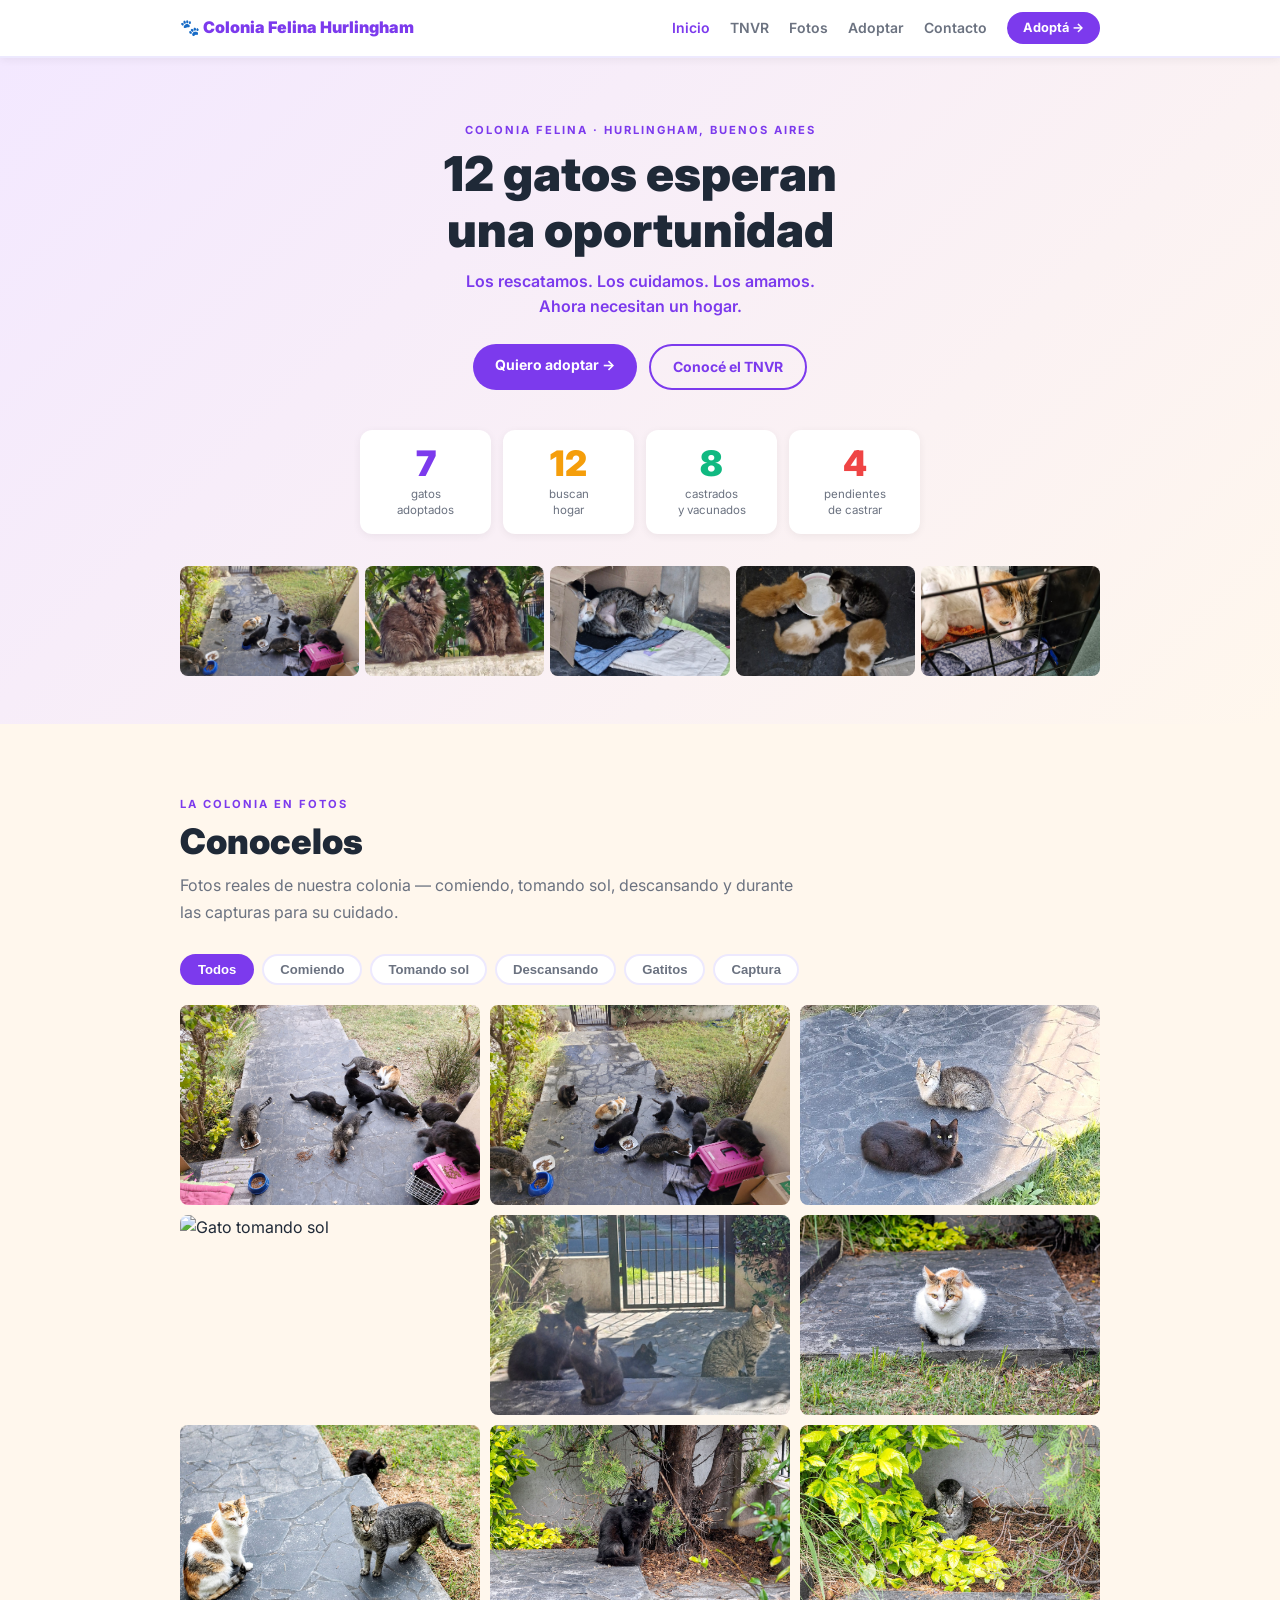
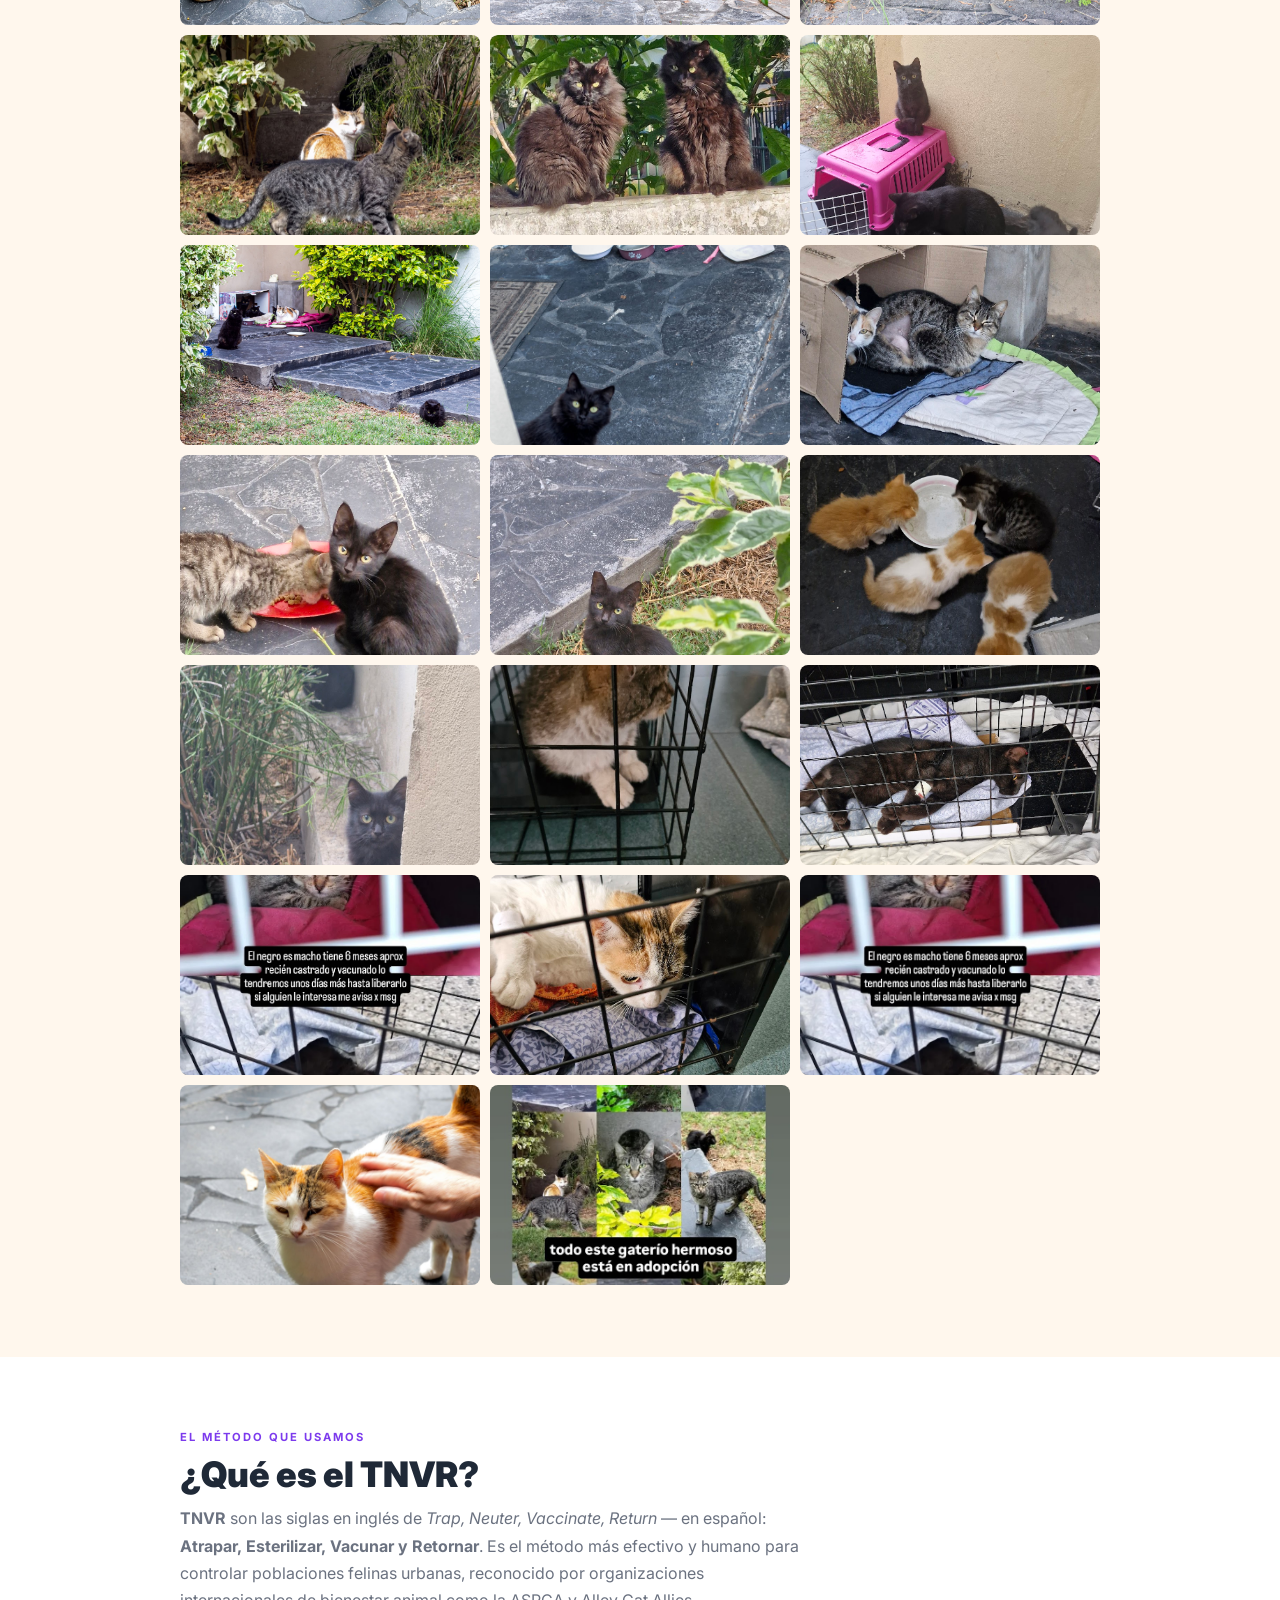
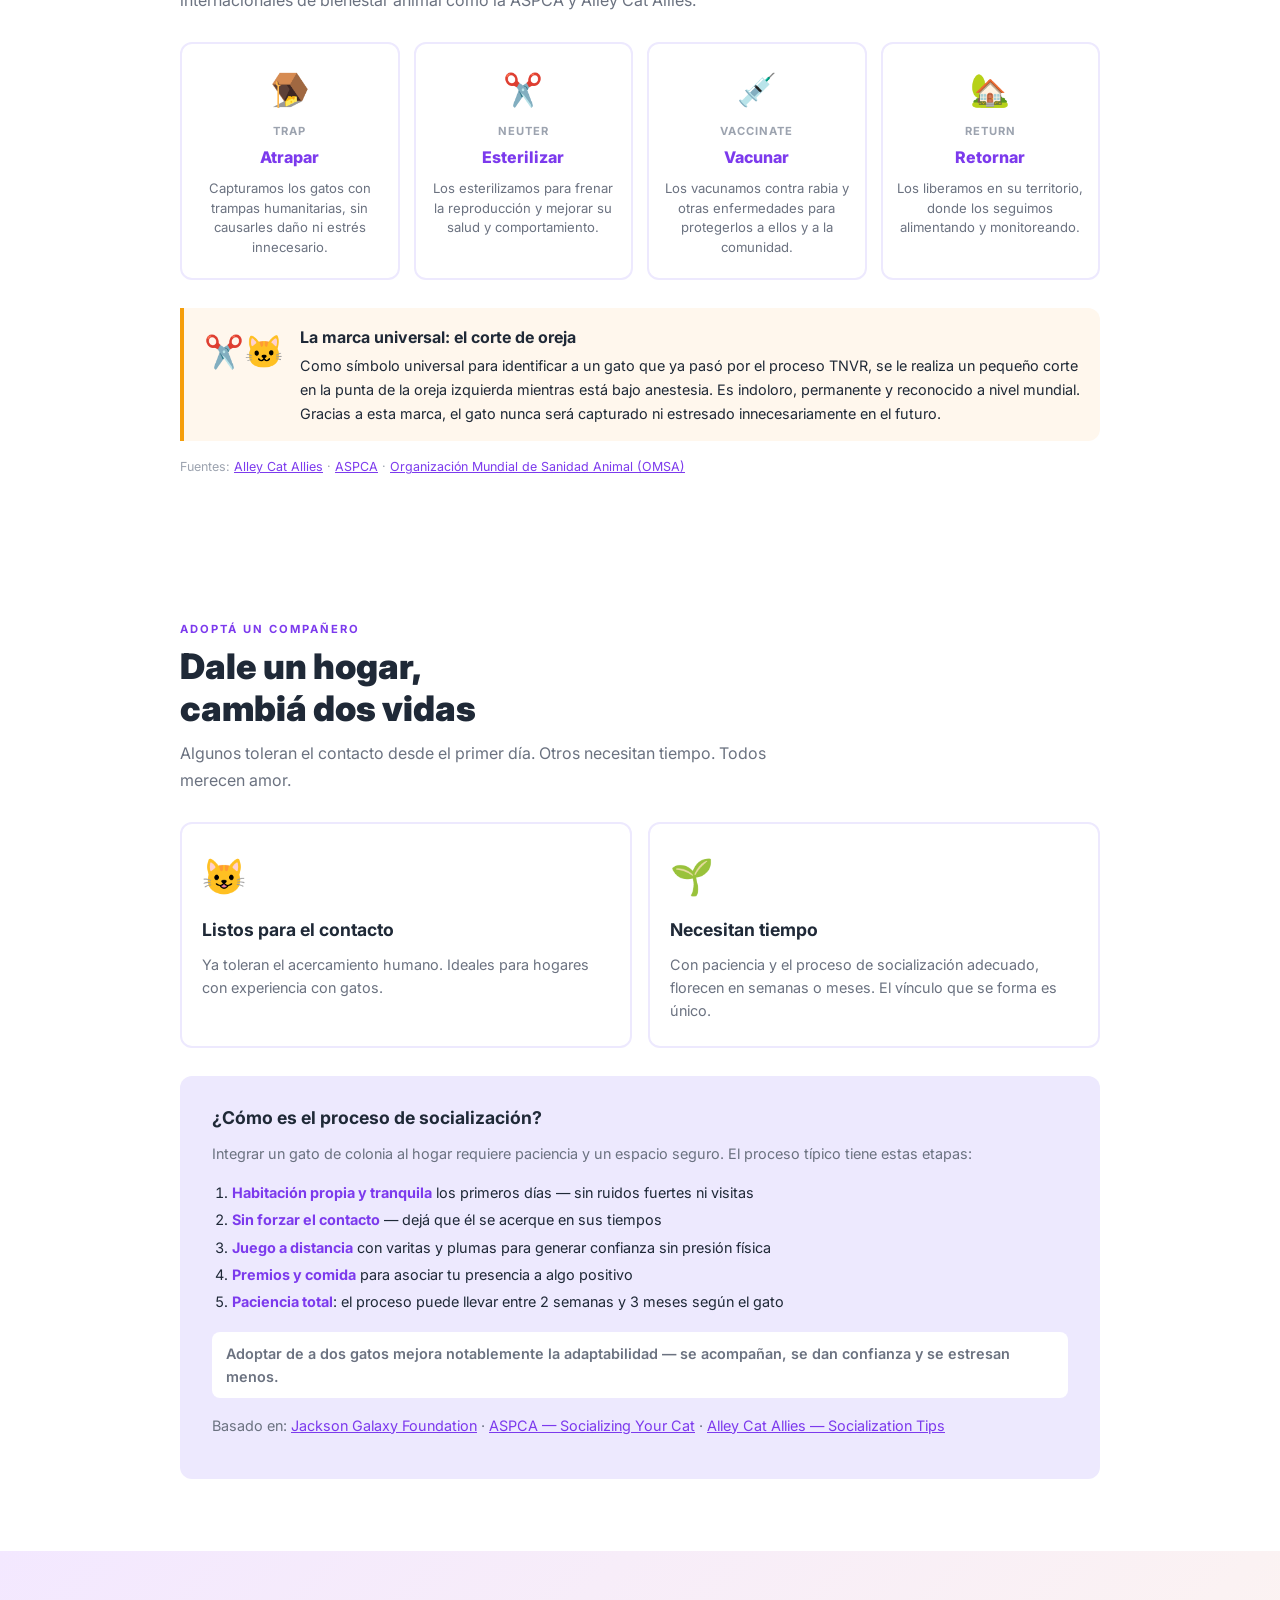
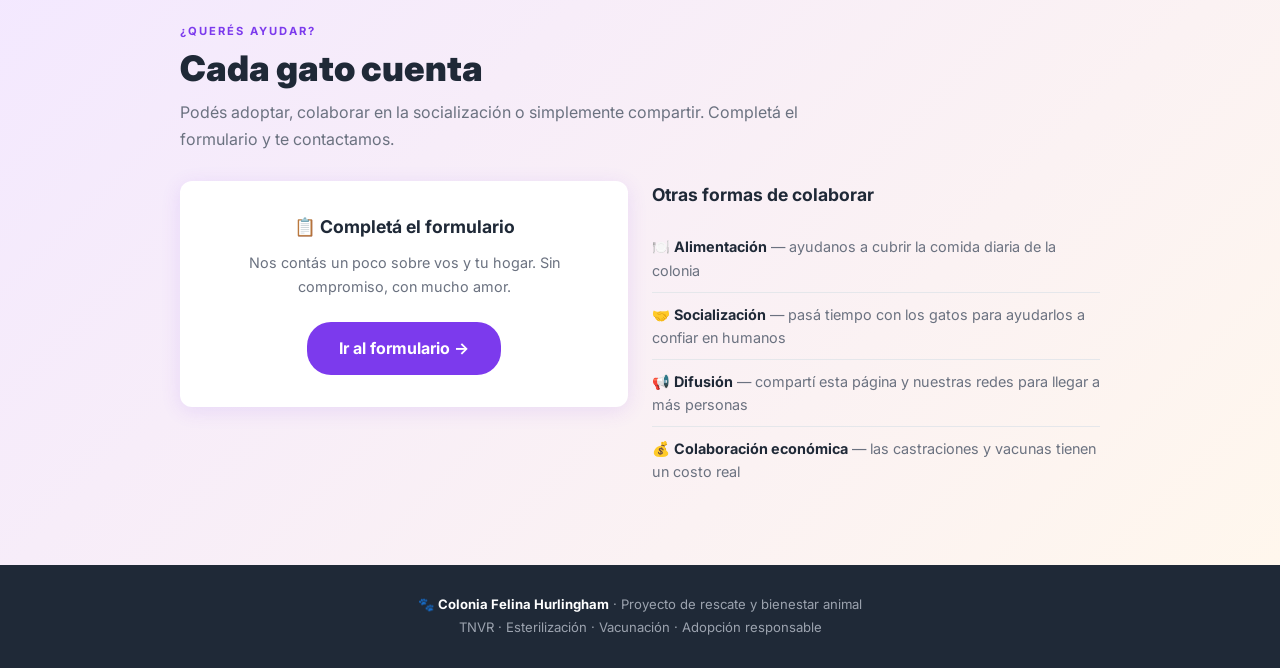
==== index.html @ 0453e7c9 "feat: move gallery section before TNVR" ====
<!DOCTYPE html>
<html lang="es">
<head>
  <meta charset="UTF-8">
  <meta name="viewport" content="width=device-width, initial-scale=1.0">
  <meta name="description" content="Colonia Felina Hurlingham — Rescatamos, esterilizamos, vacunamos y buscamos hogares para gatos urbanos. Adoptá, colaborá o difundí.">
  <title>Colonia Felina Hurlingham</title>
  <link rel="preconnect" href="https://fonts.googleapis.com">
  <link rel="preconnect" href="https://fonts.gstatic.com" crossorigin>
  <link href="https://fonts.googleapis.com/css2?family=Inter:wght@400;600;700;900&display=swap" rel="stylesheet">
  <link rel="stylesheet" href="css/styles.css">
</head>
<body>

  <!-- NAV -->
  <header class="nav-wrapper">
    <nav class="nav container">
      <a href="#inicio" class="nav-logo">🐾 Colonia Felina Hurlingham</a>
      <button class="nav-toggle" aria-label="Abrir menú" aria-expanded="false">
        <span></span><span></span><span></span>
      </button>
      <ul class="nav-links">
        <li><a href="#inicio">Inicio</a></li>
        <li><a href="#tnvr">TNVR</a></li>
        <li><a href="#fotos">Fotos</a></li>
        <li><a href="#adoptar">Adoptar</a></li>
        <li><a href="#contacto">Contacto</a></li>
      </ul>
      <a href="#contacto" class="btn btn-nav">Adoptá →</a>
    </nav>
  </header>

  <main>

    <!-- HERO -->
    <section id="inicio" class="hero">
      <div class="container hero-inner">
        <div class="label">Colonia felina · Hurlingham, Buenos Aires</div>
        <h1>12 gatos esperan<br>una oportunidad</h1>
        <p class="tagline">Los rescatamos. Los cuidamos. Los amamos.<br>Ahora necesitan un hogar.</p>
        <div class="hero-btns">
          <a href="#contacto" class="btn btn-primary">Quiero adoptar →</a>
          <a href="#tnvr" class="btn btn-secondary">Conocé el TNVR</a>
        </div>

        <!-- KPIs -->
        <div class="kpis">
          <div class="kpi">
            <span class="kpi-num" data-target="7" style="color: var(--violet)">0</span>
            <span class="kpi-label">gatos<br>adoptados</span>
          </div>
          <div class="kpi">
            <span class="kpi-num" data-target="12" style="color: var(--amber)">0</span>
            <span class="kpi-label">buscan<br>hogar</span>
          </div>
          <div class="kpi">
            <span class="kpi-num" data-target="8" style="color: var(--green)">0</span>
            <span class="kpi-label">castrados<br>y vacunados</span>
          </div>
          <div class="kpi">
            <span class="kpi-num" data-target="4" style="color: var(--red)">0</span>
            <span class="kpi-label">pendientes<br>de castrar</span>
          </div>
        </div>

        <!-- PHOTO STRIP -->
        <div class="photo-strip">
          <img src="comiendo/todos.jpg"                    alt="Gatos comiendo"        loading="lazy">
          <img src="tomandosol/madregatunaehija.jpg"       alt="Gatos tomando sol"     loading="lazy">
          <img src="descansando/gris castrada agosto 2025.jpg" alt="Gata descansando"  loading="lazy">
          <img src="gatitos/gatitos.jpg"                   alt="Gatitos"               loading="lazy">
          <img src="Jaula/bombon dia de castracion.jpg"    alt="Gato en captura"       loading="lazy">
        </div>
      </div>
    </section>

    <!-- GALERÍA (movida aquí como segunda sección) -->
    <section id="fotos" class="section-gallery">
      <div class="container">
        <div class="label">La colonia en fotos</div>
        <h2>Conocelos</h2>
        <p class="section-desc">Fotos reales de nuestra colonia — comiendo, tomando sol, descansando y durante las capturas para su cuidado.</p>

        <div class="gallery-filters">
          <button class="filter-btn active" data-filter="all">Todos</button>
          <button class="filter-btn" data-filter="comiendo">Comiendo</button>
          <button class="filter-btn" data-filter="sol">Tomando sol</button>
          <button class="filter-btn" data-filter="descansando">Descansando</button>
          <button class="filter-btn" data-filter="gatitos">Gatitos</button>
          <button class="filter-btn" data-filter="jaula">Captura</button>
        </div>

        <div class="gallery-grid" id="gallery-grid">
          <div class="gallery-item" data-category="comiendo">
            <img src="comiendo/20260529_084530.jpg" alt="Gatos comiendo" loading="lazy">
          </div>
          <div class="gallery-item" data-category="comiendo">
            <img src="comiendo/todos.jpg" alt="Toda la colonia comiendo" loading="lazy">
          </div>
          <div class="gallery-item" data-category="sol">
            <img src="tomandosol/20250908_175720.jpg" alt="Gato tomando sol" loading="lazy">
          </div>
          <div class="gallery-item" data-category="sol">
            <img src="tomandosol/20260510_104128.jpg" alt="Gato tomando sol" loading="lazy">
          </div>
          <div class="gallery-item" data-category="sol">
            <img src="tomandosol/20260517_141529.jpg" alt="Gato tomando sol" loading="lazy">
          </div>
          <div class="gallery-item" data-category="sol">
            <img src="tomandosol/647160300_10239246618722349_6862650550271041306_n.jpg" alt="Gato al sol" loading="lazy">
          </div>
          <div class="gallery-item" data-category="sol">
            <img src="tomandosol/660465492_10239246618762350_6716689316360897751_n.jpg" alt="Gato al sol" loading="lazy">
          </div>
          <div class="gallery-item" data-category="sol">
            <img src="tomandosol/660985781_10239246626322539_1965116769893447283_n.jpg" alt="Gato al sol" loading="lazy">
          </div>
          <div class="gallery-item" data-category="sol">
            <img src="tomandosol/662107832_10239246618802351_6639374686242775844_n.jpg" alt="Gato al sol" loading="lazy">
          </div>
          <div class="gallery-item" data-category="sol">
            <img src="tomandosol/662630133_10239246630202636_2086752682514150983_n.jpg" alt="Gato al sol" loading="lazy">
          </div>
          <div class="gallery-item" data-category="sol">
            <img src="tomandosol/madregatunaehija.jpg" alt="Madre gata e hija" loading="lazy">
          </div>
          <div class="gallery-item" data-category="descansando">
            <img src="descansando/20260321_092723.jpg" alt="Gato descansando" loading="lazy">
          </div>
          <div class="gallery-item" data-category="descansando">
            <img src="descansando/647160300_10239246625802526_558825446301923069_n.jpg" alt="Gato descansando" loading="lazy">
          </div>
          <div class="gallery-item" data-category="descansando">
            <img src="descansando/660994056_10239246625122509_7934753224761673365_n.jpg" alt="Gato descansando" loading="lazy">
          </div>
          <div class="gallery-item" data-category="descansando">
            <img src="descansando/gris castrada agosto 2025.jpg" alt="Gata gris castrada" loading="lazy">
          </div>
          <div class="gallery-item" data-category="gatitos">
            <img src="gatitos/20250415_080838.jpg" alt="Gatito" loading="lazy">
          </div>
          <div class="gallery-item" data-category="gatitos">
            <img src="gatitos/gatitonegrocastrado.jpg" alt="Gatito negro castrado" loading="lazy">
          </div>
          <div class="gallery-item" data-category="gatitos">
            <img src="gatitos/gatitos.jpg" alt="Gatitos" loading="lazy">
          </div>
          <div class="gallery-item" data-category="gatitos">
            <img src="gatitos/gatitos2.jpg" alt="Gatitos" loading="lazy">
          </div>
          <div class="gallery-item" data-category="jaula">
            <img src="Jaula/20250831_151221.jpg" alt="Gato en captura" loading="lazy">
          </div>
          <div class="gallery-item" data-category="jaula">
            <img src="Jaula/20260524_110425.jpg" alt="Gato en captura" loading="lazy">
          </div>
          <div class="gallery-item" data-category="jaula">
            <img src="Jaula/IMG_20250823_103727_174.jpg" alt="Gato en captura" loading="lazy">
          </div>
          <div class="gallery-item" data-category="jaula">
            <img src="Jaula/bombon dia de castracion.jpg" alt="Bombón el día de su castración" loading="lazy">
          </div>
          <div class="gallery-item" data-category="jaula">
            <img src="Jaula/negrito.jpg" alt="Negrito en la jaula" loading="lazy">
          </div>
          <div class="gallery-item" data-category="descansando">
            <img src="caricia.jpg" alt="Momento de caricia" loading="lazy">
          </div>
          <div class="gallery-item" data-category="sol">
            <img src="IMG_20260406_205819_565.jpg" alt="Gato de la colonia" loading="lazy">
          </div>
        </div>
      </div>
    </section>

    <!-- TNVR -->
    <section id="tnvr" class="section-tnvr">
      <div class="container">
        <div class="label">El método que usamos</div>
        <h2>¿Qué es el TNVR?</h2>
        <p class="section-desc">
          <strong>TNVR</strong> son las siglas en inglés de <em>Trap, Neuter, Vaccinate, Return</em> —
          en español: <strong>Atrapar, Esterilizar, Vacunar y Retornar</strong>. Es el método más efectivo
          y humano para controlar poblaciones felinas urbanas, reconocido por organizaciones internacionales
          de bienestar animal como la ASPCA y Alley Cat Allies.
        </p>

        <div class="tnvr-steps">
          <div class="tnvr-step">
            <div class="step-icon">🪤</div>
            <div class="step-eng">Trap</div>
            <div class="step-esp">Atrapar</div>
            <p>Capturamos los gatos con trampas humanitarias, sin causarles daño ni estrés innecesario.</p>
          </div>
          <div class="tnvr-step">
            <div class="step-icon">✂️</div>
            <div class="step-eng">Neuter</div>
            <div class="step-esp">Esterilizar</div>
            <p>Los esterilizamos para frenar la reproducción y mejorar su salud y comportamiento.</p>
          </div>
          <div class="tnvr-step">
            <div class="step-icon">💉</div>
            <div class="step-eng">Vaccinate</div>
            <div class="step-esp">Vacunar</div>
            <p>Los vacunamos contra rabia y otras enfermedades para protegerlos a ellos y a la comunidad.</p>
          </div>
          <div class="tnvr-step">
            <div class="step-icon">🏡</div>
            <div class="step-eng">Return</div>
            <div class="step-esp">Retornar</div>
            <p>Los liberamos en su territorio, donde los seguimos alimentando y monitoreando.</p>
          </div>
        </div>

        <div class="ear-tip">
          <div class="ear-tip-icon">✂️🐱</div>
          <div class="ear-tip-text">
            <strong>La marca universal: el corte de oreja</strong>
            Como símbolo universal para identificar a un gato que ya pasó por el proceso TNVR,
            se le realiza un pequeño corte en la punta de la oreja izquierda mientras está bajo
            anestesia. Es indoloro, permanente y reconocido a nivel mundial. Gracias a esta marca,
            el gato nunca será capturado ni estresado innecesariamente en el futuro.
          </div>
        </div>

        <p class="sources">
          Fuentes:
          <a href="https://www.alleycat.org" target="_blank" rel="noopener">Alley Cat Allies</a> ·
          <a href="https://www.aspca.org" target="_blank" rel="noopener">ASPCA</a> ·
          <a href="https://www.woah.org" target="_blank" rel="noopener">Organización Mundial de Sanidad Animal (OMSA)</a>
        </p>
      </div>
    </section>

    <!-- ADOPTAR -->
    <section id="adoptar" class="section-adopt">
      <div class="container">
        <div class="label">Adoptá un compañero</div>
        <h2>Dale un hogar,<br>cambiá dos vidas</h2>
        <p class="section-desc">Algunos toleran el contacto desde el primer día. Otros necesitan tiempo. Todos merecen amor.</p>

        <div class="adopt-cards">
          <div class="adopt-card">
            <div class="adopt-card-icon">😺</div>
            <h3>Listos para el contacto</h3>
            <p>Ya toleran el acercamiento humano. Ideales para hogares con experiencia con gatos.</p>
          </div>
          <div class="adopt-card">
            <div class="adopt-card-icon">🌱</div>
            <h3>Necesitan tiempo</h3>
            <p>Con paciencia y el proceso de socialización adecuado, florecen en semanas o meses. El vínculo que se forma es único.</p>
          </div>
        </div>

        <div class="socialization">
          <h3>¿Cómo es el proceso de socialización?</h3>
          <p>Integrar un gato de colonia al hogar requiere paciencia y un espacio seguro. El proceso típico tiene estas etapas:</p>
          <ol>
            <li><strong>Habitación propia y tranquila</strong> los primeros días — sin ruidos fuertes ni visitas</li>
            <li><strong>Sin forzar el contacto</strong> — dejá que él se acerque en sus tiempos</li>
            <li><strong>Juego a distancia</strong> con varitas y plumas para generar confianza sin presión física</li>
            <li><strong>Premios y comida</strong> para asociar tu presencia a algo positivo</li>
            <li><strong>Paciencia total</strong>: el proceso puede llevar entre 2 semanas y 3 meses según el gato</li>
          </ol>
          <p class="adopt-tip">Adoptar de a dos gatos mejora notablemente la adaptabilidad — se acompañan, se dan confianza y se estresan menos.</p>
          <p class="sources">
            Basado en:
            <a href="https://www.jacksongalaxy.com" target="_blank" rel="noopener">Jackson Galaxy Foundation</a> ·
            <a href="https://www.aspca.org/pet-care/cat-care/socializing-your-cat" target="_blank" rel="noopener">ASPCA — Socializing Your Cat</a> ·
            <a href="https://www.alleycat.org/resources/socialization-tips-for-feral-kittens" target="_blank" rel="noopener">Alley Cat Allies — Socialization Tips</a>
          </p>
        </div>
      </div>
    </section>

    <!-- CONTACTO -->
    <section id="contacto" class="section-contact">
      <div class="container">
        <div class="label">¿Querés ayudar?</div>
        <h2>Cada gato cuenta</h2>
        <p class="section-desc">Podés adoptar, colaborar en la socialización o simplemente compartir. Completá el formulario y te contactamos.</p>

        <div class="contact-grid">
          <div class="form-card">
            <h3>📋 Completá el formulario</h3>
            <p>Nos contás un poco sobre vos y tu hogar. Sin compromiso, con mucho amor.</p>
            <a href="https://forms.gle/M1fxo6MsNcmR37h48" target="_blank" rel="noopener" class="btn btn-primary btn-large">
              Ir al formulario →
            </a>
          </div>
          <div class="ways-to-help">
            <h3>Otras formas de colaborar</h3>
            <ul>
              <li>🍽️ <strong>Alimentación</strong> — ayudanos a cubrir la comida diaria de la colonia</li>
              <li>🤝 <strong>Socialización</strong> — pasá tiempo con los gatos para ayudarlos a confiar en humanos</li>
              <li>📢 <strong>Difusión</strong> — compartí esta página y nuestras redes para llegar a más personas</li>
              <li>💰 <strong>Colaboración económica</strong> — las castraciones y vacunas tienen un costo real</li>
            </ul>
          </div>
        </div>
      </div>
    </section>

  </main>

  <!-- FOOTER -->
  <footer class="footer">
    <div class="container">
      <p>🐾 <strong>Colonia Felina Hurlingham</strong> · Proyecto de rescate y bienestar animal</p>
      <p>TNVR · Esterilización · Vacunación · Adopción responsable</p>
    </div>
  </footer>

  <!-- LIGHTBOX -->
  <div class="lightbox" id="lightbox" role="dialog" aria-modal="true" aria-label="Foto ampliada">
    <button class="lightbox-close" id="lightbox-close" aria-label="Cerrar">✕</button>
    <img class="lightbox-img" id="lightbox-img" src="" alt="">
  </div>

  <script src="js/main.js"></script>
</body>
</html>
---- css/styles.css ----
/* ===== VARIABLES ===== */
:root {
  --violet: #7c3aed;
  --violet-light: #ede9fe;
  --violet-dark: #5b21b6;
  --amber: #f59e0b;
  --green: #10b981;
  --red: #ef4444;
  --cream: #fff7ed;
  --bg: #faf9ff;
  --text: #1f2937;
  --text-muted: #6b7280;
  --border: #e5e7eb;
  --white: #ffffff;
  --shadow-sm: 0 2px 8px rgba(0,0,0,0.06);
  --shadow-md: 0 4px 20px rgba(124,58,237,0.12);
  --radius: 12px;
  --radius-sm: 8px;
  --radius-pill: 24px;
}

/* ===== RESET ===== */
*, *::before, *::after { box-sizing: border-box; margin: 0; padding: 0; }
html { scroll-behavior: smooth; font-size: 16px; }
body { font-family: 'Inter', 'Segoe UI', sans-serif; background: var(--bg); color: var(--text); line-height: 1.6; }
img { max-width: 100%; height: auto; display: block; }
a { color: inherit; text-decoration: none; }
ul { list-style: none; }

/* ===== CONTAINER ===== */
.container { max-width: 960px; margin: 0 auto; padding: 0 20px; }

/* ===== NAV ===== */
.nav-wrapper {
  position: sticky; top: 0; z-index: 200;
  background: var(--white);
  border-bottom: 2px solid var(--violet-light);
  box-shadow: var(--shadow-sm);
}
.nav {
  display: flex; align-items: center; gap: 20px;
  padding: 12px 20px; max-width: 960px; margin: 0 auto;
}
.nav-logo {
  font-weight: 900; font-size: 1rem; color: var(--violet);
  white-space: nowrap; flex-shrink: 0;
}
.nav-links {
  display: flex; gap: 20px; margin-left: auto; list-style: none;
}
.nav-links a {
  font-size: 0.875rem; color: var(--text-muted); font-weight: 600;
  transition: color 0.2s;
}
.nav-links a:hover, .nav-links a.active { color: var(--violet); }
.nav-toggle {
  display: none; flex-direction: column; gap: 5px;
  background: none; border: none; cursor: pointer; padding: 4px;
}
.nav-toggle span {
  display: block; width: 22px; height: 2px;
  background: var(--text); border-radius: 2px; transition: 0.3s;
}

/* ===== BUTTONS ===== */
.btn {
  display: inline-block; padding: 10px 22px; border-radius: var(--radius-pill);
  font-weight: 700; font-size: 0.875rem; cursor: pointer;
  transition: opacity 0.2s, transform 0.1s; border: none;
}
.btn:hover { opacity: 0.88; transform: translateY(-1px); }
.btn-primary { background: var(--violet); color: var(--white); }
.btn-secondary { border: 2px solid var(--violet); color: var(--violet); background: transparent; }
.btn-nav { background: var(--violet); color: var(--white); padding: 6px 16px; font-size: 0.8rem; flex-shrink: 0; }
.btn-large { padding: 14px 32px; font-size: 1rem; }

/* ===== LABELS & TYPOGRAPHY ===== */
.label {
  font-size: 0.7rem; text-transform: uppercase; letter-spacing: 2px;
  color: var(--violet); font-weight: 700; margin-bottom: 6px;
}
h1 { font-size: clamp(2rem, 5vw, 3rem); font-weight: 900; line-height: 1.15; margin-bottom: 12px; }
h2 { font-size: clamp(1.5rem, 3.5vw, 2.2rem); font-weight: 900; line-height: 1.2; margin-bottom: 10px; }
h3 { font-size: 1.1rem; font-weight: 700; margin-bottom: 8px; }
.section-desc { font-size: 1rem; color: var(--text-muted); margin-bottom: 28px; max-width: 620px; line-height: 1.7; }
.tagline { font-size: 1rem; color: var(--violet); font-weight: 600; margin-bottom: 24px; line-height: 1.6; }
.sources { font-size: 0.78rem; color: #9ca3af; margin-top: 16px; }
.sources a { color: var(--violet); text-decoration: underline; }
.sources a:hover { color: var(--violet-dark); }

/* ===== HERO ===== */
.hero {
  background: linear-gradient(135deg, #f3e8ff 0%, #fff7ed 100%);
  padding: 64px 0 48px;
  text-align: center;
}
.hero-inner { display: flex; flex-direction: column; align-items: center; }
.hero-btns { display: flex; gap: 12px; justify-content: center; margin-bottom: 40px; flex-wrap: wrap; }

/* ===== KPIs ===== */
.kpis {
  display: grid; grid-template-columns: repeat(4, 1fr); gap: 12px;
  width: 100%; max-width: 560px; margin-bottom: 32px;
}
.kpi {
  background: var(--white); border-radius: var(--radius); padding: 16px 8px;
  text-align: center; box-shadow: var(--shadow-sm);
}
.kpi-num { display: block; font-size: 2.2rem; font-weight: 900; line-height: 1; }
.kpi-label { display: block; font-size: 0.72rem; color: var(--text-muted); margin-top: 4px; line-height: 1.4; }

/* ===== PHOTO STRIP ===== */
.photo-strip {
  display: grid; grid-template-columns: repeat(5, 1fr); gap: 6px;
  width: 100%;
}
.photo-strip img {
  width: 100%; height: 110px; object-fit: cover; border-radius: var(--radius-sm);
  cursor: pointer; transition: transform 0.25s;
}
.photo-strip img:hover { transform: scale(1.05); }

/* ===== SECTIONS ===== */
.section-tnvr  { background: var(--white); padding: 72px 0; }
.section-gallery { background: var(--cream); padding: 72px 0; }
.section-adopt { background: var(--white); padding: 72px 0; }
.section-contact { background: linear-gradient(135deg, #f3e8ff 0%, #fff7ed 100%); padding: 72px 0; }

/* ===== TNVR ===== */
.tnvr-steps {
  display: grid; grid-template-columns: repeat(4, 1fr); gap: 14px; margin: 28px 0;
}
.tnvr-step {
  border: 2px solid var(--violet-light); border-radius: var(--radius);
  padding: 20px 14px; text-align: center;
}
.step-icon { font-size: 2rem; margin-bottom: 8px; }
.step-eng { font-size: 0.7rem; font-weight: 700; color: #9ca3af; text-transform: uppercase; letter-spacing: 1px; }
.step-esp { font-size: 1rem; font-weight: 800; color: var(--violet); margin: 4px 0 8px; }
.tnvr-step p { font-size: 0.82rem; color: var(--text-muted); line-height: 1.5; }

.ear-tip {
  display: flex; align-items: flex-start; gap: 16px;
  background: #fff7ed; border-left: 4px solid var(--amber);
  border-radius: 0 var(--radius) var(--radius) 0;
  padding: 16px 20px; margin-top: 8px;
}
.ear-tip-icon { font-size: 2rem; flex-shrink: 0; margin-top: 2px; }
.ear-tip-text { font-size: 0.9rem; color: var(--text); line-height: 1.65; }
.ear-tip-text strong { display: block; font-size: 1rem; margin-bottom: 4px; }

/* ===== GALLERY ===== */
.gallery-filters { display: flex; gap: 8px; flex-wrap: wrap; margin-bottom: 20px; }
.filter-btn {
  padding: 6px 16px; border-radius: var(--radius-pill);
  border: 2px solid var(--violet-light); background: var(--white);
  color: var(--text-muted); font-size: 0.82rem; font-weight: 600;
  cursor: pointer; transition: all 0.2s;
}
.filter-btn.active, .filter-btn:hover {
  background: var(--violet); color: var(--white); border-color: var(--violet);
}
.gallery-grid {
  display: grid; grid-template-columns: repeat(3, 1fr); gap: 10px;
}
.gallery-item { border-radius: var(--radius-sm); overflow: hidden; }
.gallery-item img {
  width: 100%; height: 200px; object-fit: cover;
  cursor: pointer; transition: transform 0.25s;
}
.gallery-item img:hover { transform: scale(1.04); }
.gallery-item.hidden { display: none; }

/* ===== ADOPT ===== */
.adopt-cards {
  display: grid; grid-template-columns: 1fr 1fr; gap: 16px; margin-bottom: 28px;
}
.adopt-card {
  border: 2px solid var(--violet-light); border-radius: var(--radius); padding: 24px 20px;
}
.adopt-card-icon { font-size: 2.2rem; margin-bottom: 12px; }
.adopt-card p { font-size: 0.9rem; color: var(--text-muted); line-height: 1.6; }

.socialization {
  background: var(--violet-light); border-radius: var(--radius); padding: 28px 32px;
}
.socialization h3 { color: var(--text); margin-bottom: 10px; }
.socialization > p { font-size: 0.9rem; color: var(--text-muted); margin-bottom: 14px; line-height: 1.6; }
.socialization ol { padding-left: 20px; margin-bottom: 16px; }
.socialization ol li { font-size: 0.9rem; color: var(--text); line-height: 1.9; }
.socialization ol li strong { color: var(--violet); }
.adopt-tip {
  font-size: 0.9rem; color: var(--violet-dark); font-weight: 600;
  background: white; border-radius: var(--radius-sm);
  padding: 10px 14px; margin-bottom: 4px;
}

/* ===== CONTACT ===== */
.contact-grid { display: grid; grid-template-columns: 1fr 1fr; gap: 24px; align-items: start; }
.form-card {
  background: var(--white); border-radius: var(--radius); padding: 32px 28px;
  box-shadow: var(--shadow-md); text-align: center;
}
.form-card h3 { margin-bottom: 10px; }
.form-card p { font-size: 0.9rem; color: var(--text-muted); margin-bottom: 24px; line-height: 1.6; }
.ways-to-help h3 { margin-bottom: 16px; }
.ways-to-help li {
  font-size: 0.9rem; color: var(--text-muted); line-height: 1.6;
  padding: 10px 0; border-bottom: 1px solid var(--border);
}
.ways-to-help li:last-child { border-bottom: none; }
.ways-to-help strong { color: var(--text); }

/* ===== FOOTER ===== */
.footer {
  background: var(--text); color: #9ca3af;
  padding: 28px; text-align: center; font-size: 0.82rem; line-height: 1.8;
}
.footer strong { color: var(--white); }

/* ===== LIGHTBOX ===== */
.lightbox {
  display: none; position: fixed; inset: 0; z-index: 500;
  background: rgba(0,0,0,0.9); align-items: center; justify-content: center;
}
.lightbox.open { display: flex; }
.lightbox-img {
  max-width: 90vw; max-height: 88vh; border-radius: var(--radius);
  object-fit: contain; box-shadow: 0 0 60px rgba(0,0,0,0.5);
}
.lightbox-close {
  position: absolute; top: 20px; right: 28px;
  background: rgba(255,255,255,0.12); border: none; color: white;
  font-size: 1.6rem; cursor: pointer; border-radius: 50%;
  width: 44px; height: 44px; display: flex; align-items: center; justify-content: center;
  transition: background 0.2s;
}
.lightbox-close:hover { background: rgba(255,255,255,0.25); }

/* ===== RESPONSIVE ===== */
@media (max-width: 768px) {
  .nav-wrapper { position: relative; }
  .nav-links {
    display: none; flex-direction: column; position: absolute;
    top: 100%; left: 0; right: 0; background: var(--white);
    padding: 12px 20px 20px; border-bottom: 2px solid var(--violet-light);
    box-shadow: var(--shadow-sm); gap: 12px; z-index: 100;
  }
  .nav-links.open { display: flex; }
  .nav-toggle { display: flex; margin-left: auto; }
  .btn-nav { display: none; }

  .kpis { grid-template-columns: repeat(2, 1fr); }
  .photo-strip { grid-template-columns: repeat(3, 1fr); }
  .photo-strip img:nth-child(n+4) { display: none; }
  .tnvr-steps { grid-template-columns: repeat(2, 1fr); }
  .adopt-cards { grid-template-columns: 1fr; }
  .contact-grid { grid-template-columns: 1fr; }
  .gallery-grid { grid-template-columns: repeat(2, 1fr); }
  .socialization { padding: 20px; }
}

@media (max-width: 480px) {
  .hero { padding: 40px 0 32px; }
  .gallery-grid { grid-template-columns: repeat(2, 1fr); }
  .tnvr-steps { grid-template-columns: 1fr 1fr; }
  .ear-tip { flex-direction: column; gap: 8px; }
}
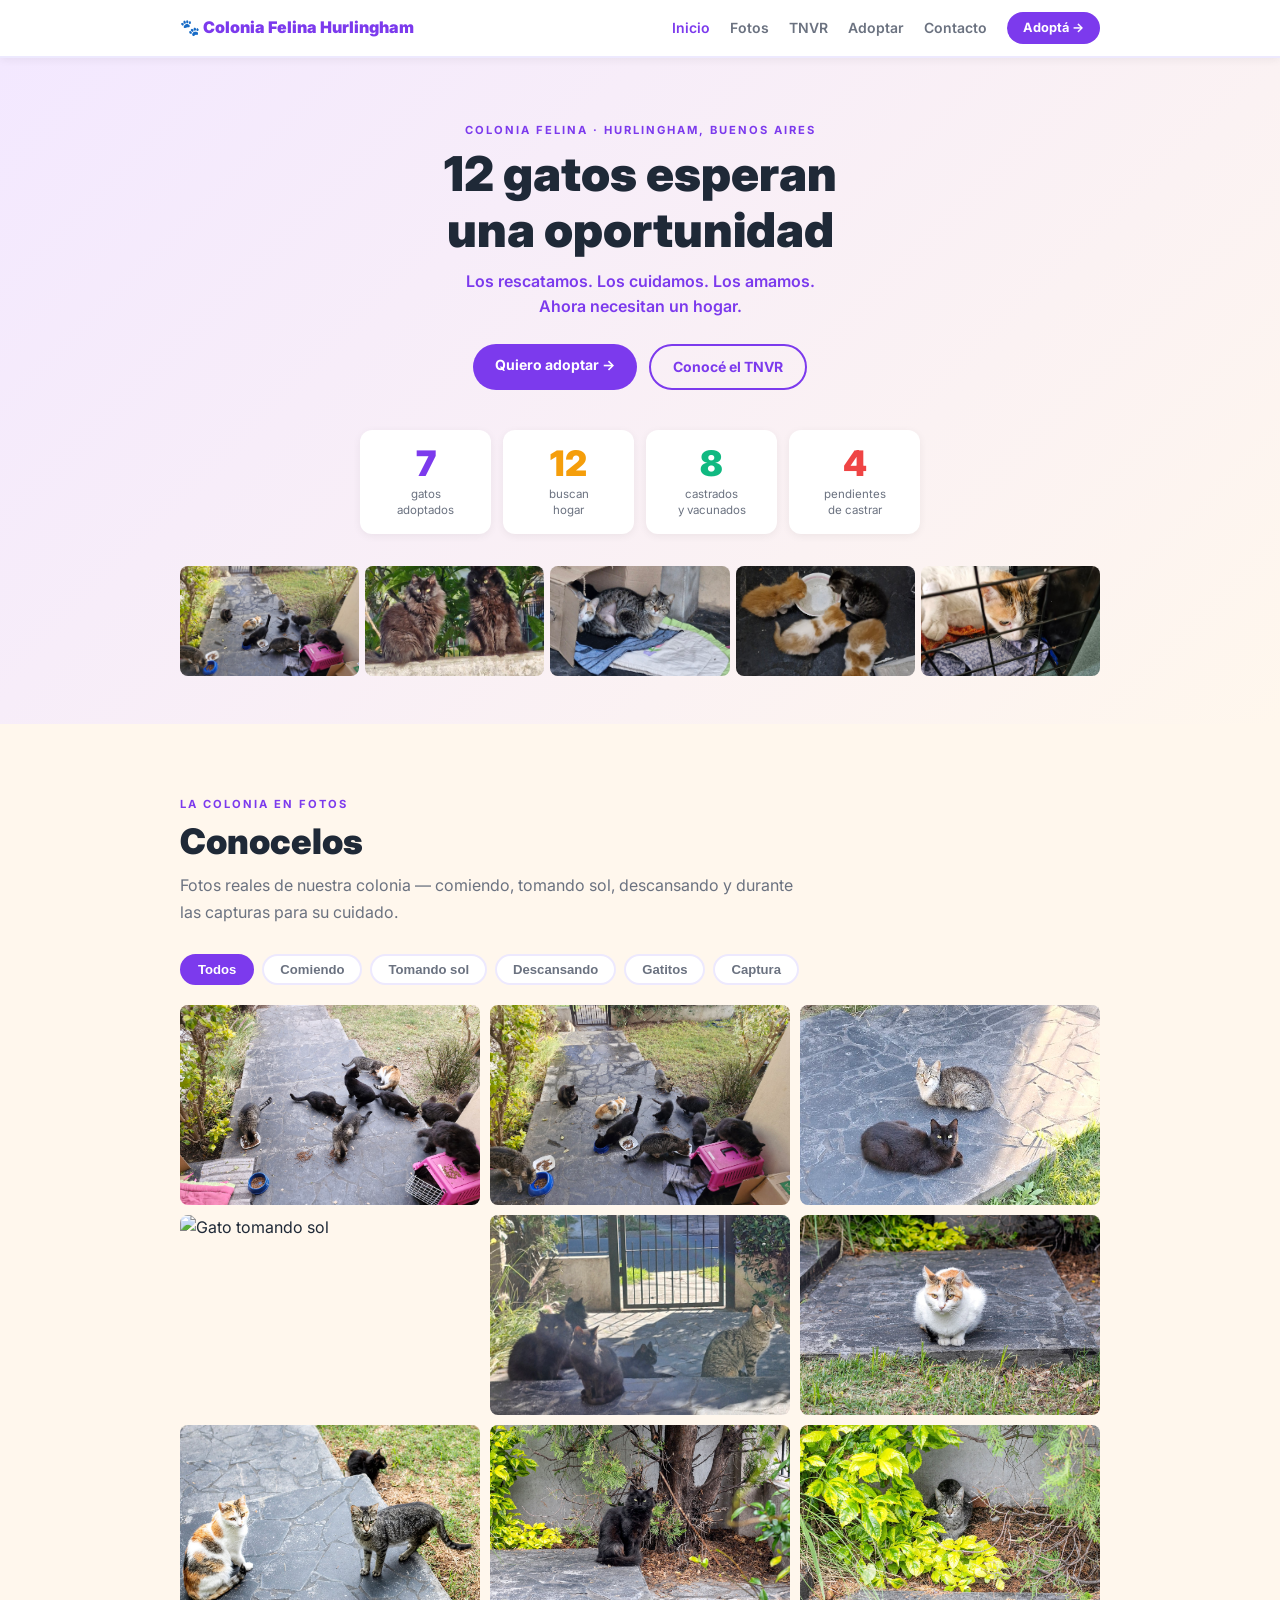
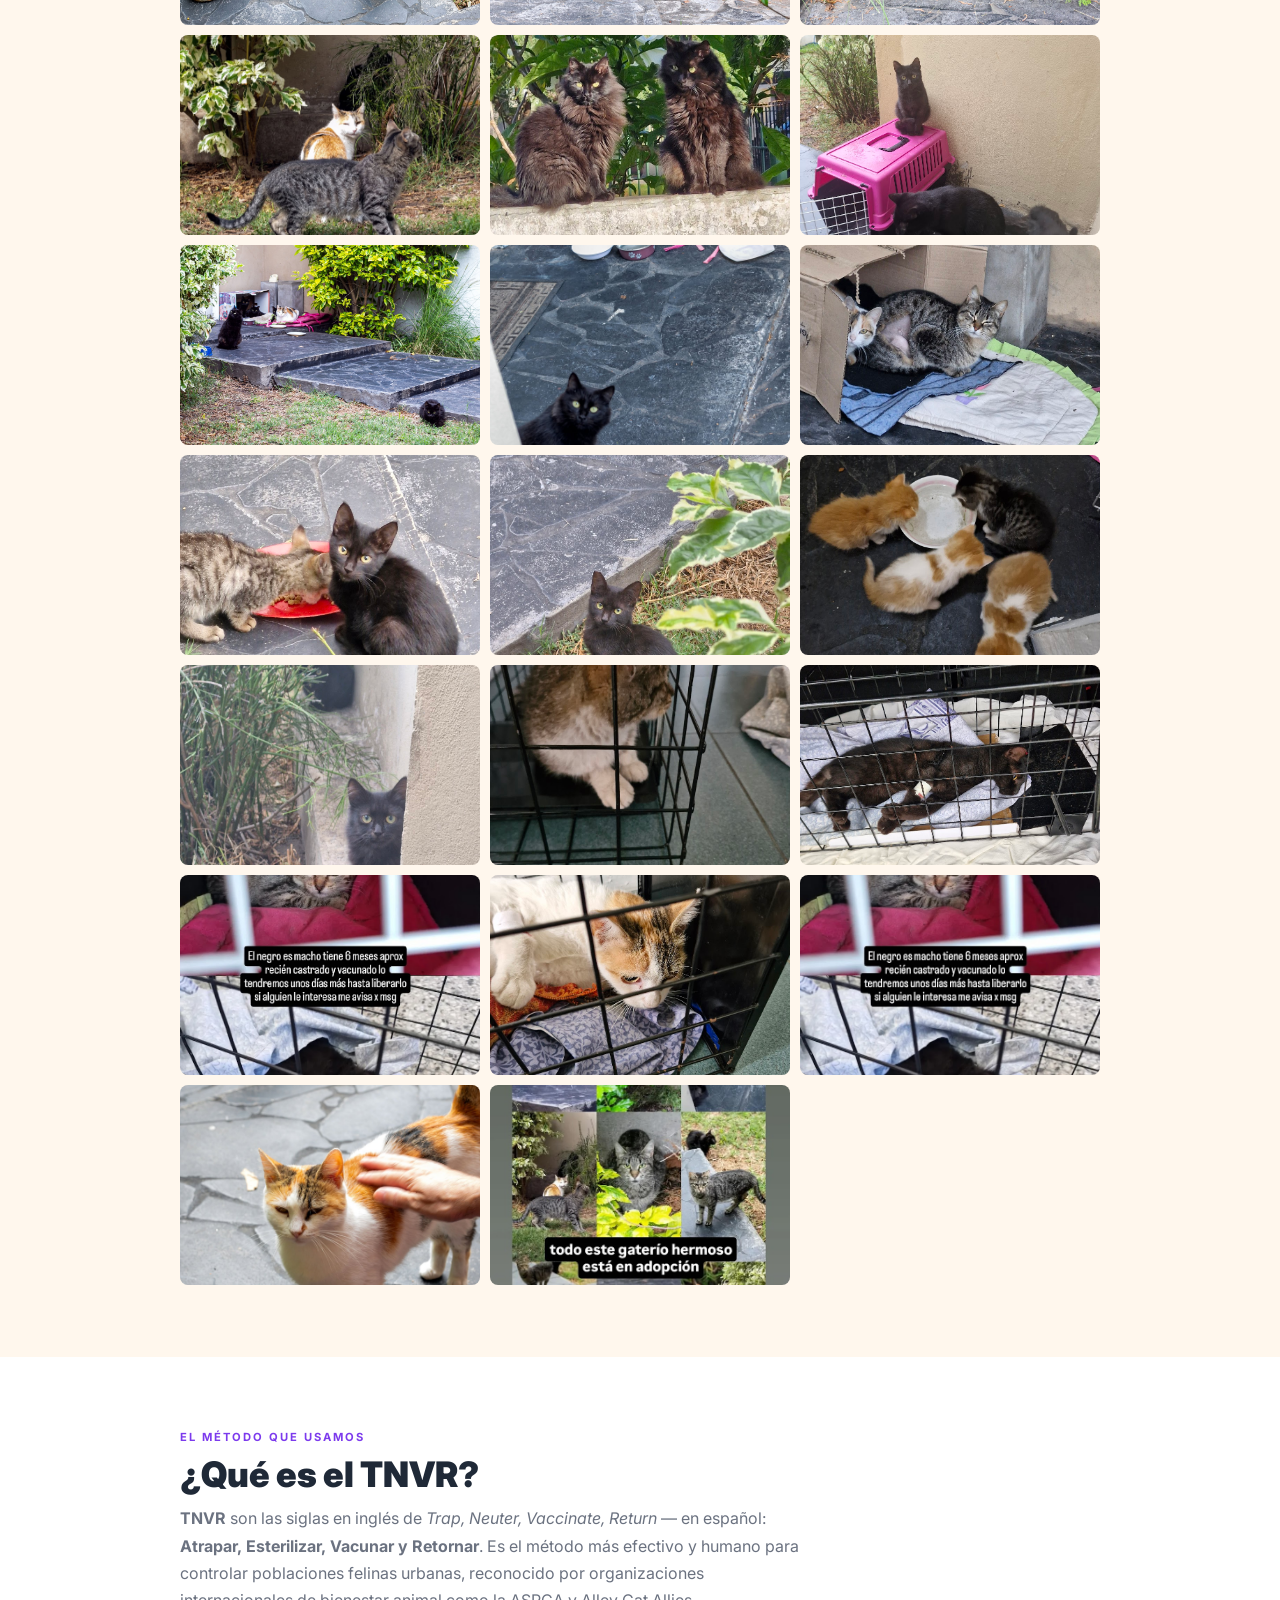
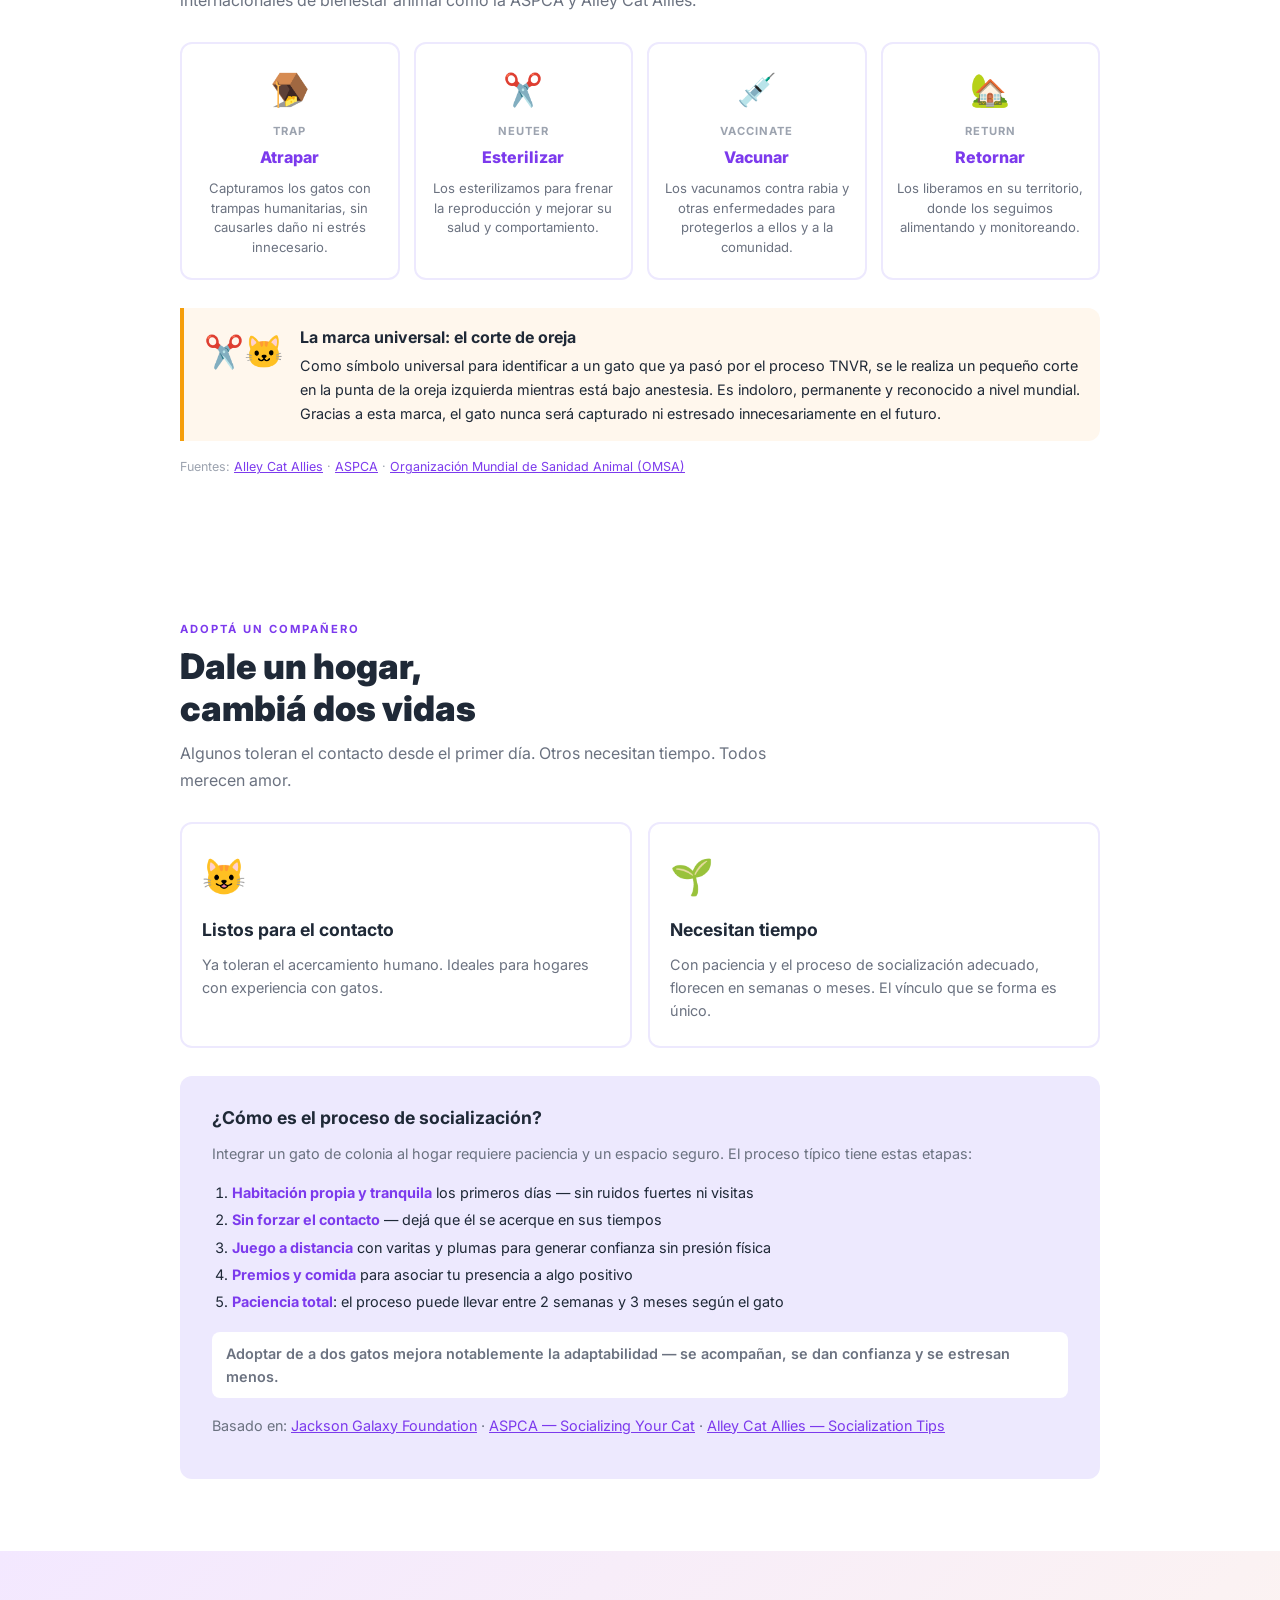
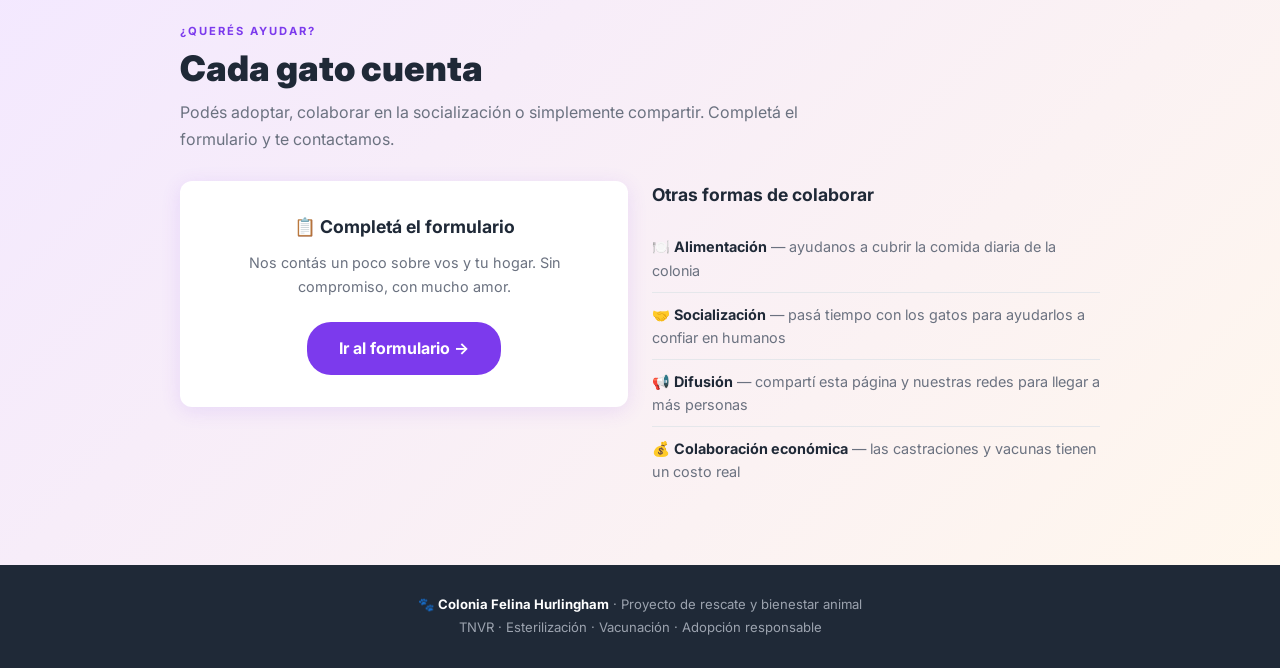
==== commit 7f25914b: "fix: reorder nav links to match section order" ====
--- a/index.html
+++ b/index.html
@@ -21,8 +21,8 @@
       </button>
       <ul class="nav-links">
         <li><a href="#inicio">Inicio</a></li>
+        <li><a href="#fotos">Fotos</a></li>
         <li><a href="#tnvr">TNVR</a></li>
-        <li><a href="#fotos">Fotos</a></li>
         <li><a href="#adoptar">Adoptar</a></li>
         <li><a href="#contacto">Contacto</a></li>
       </ul>
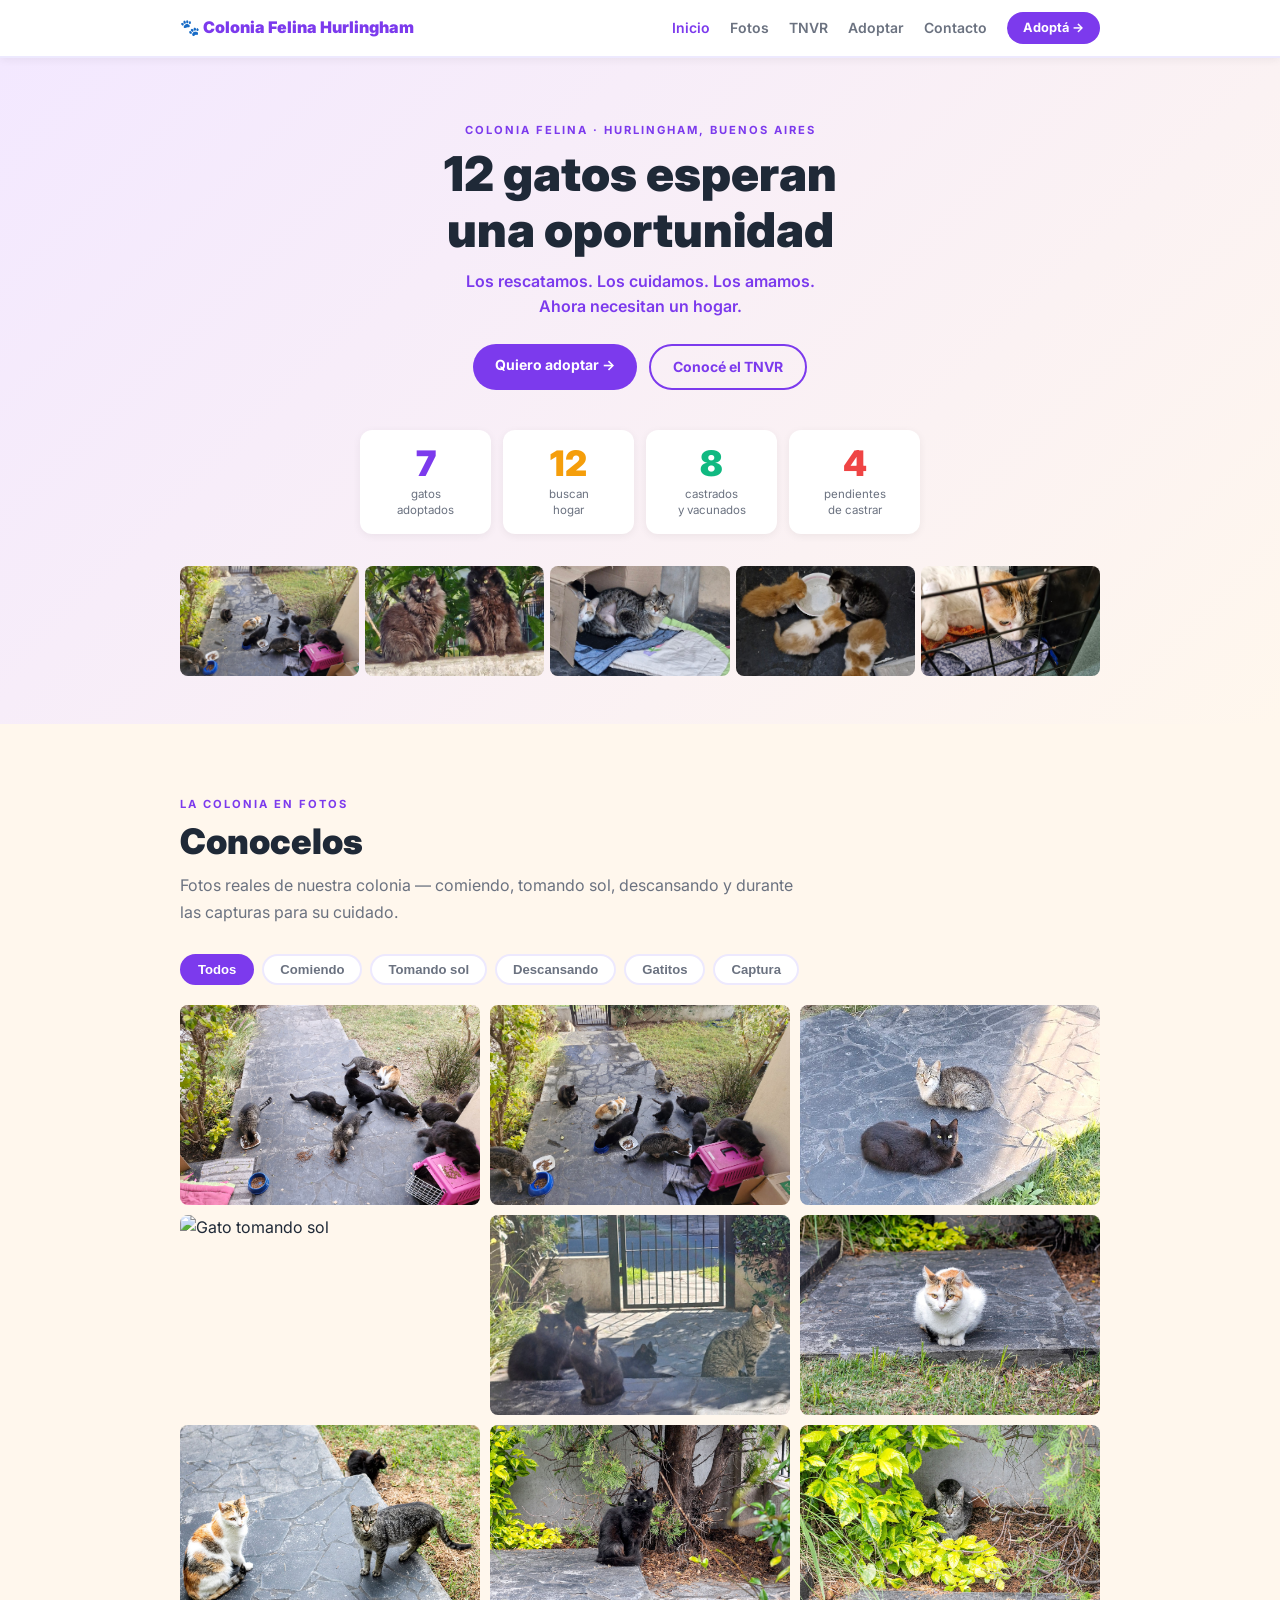
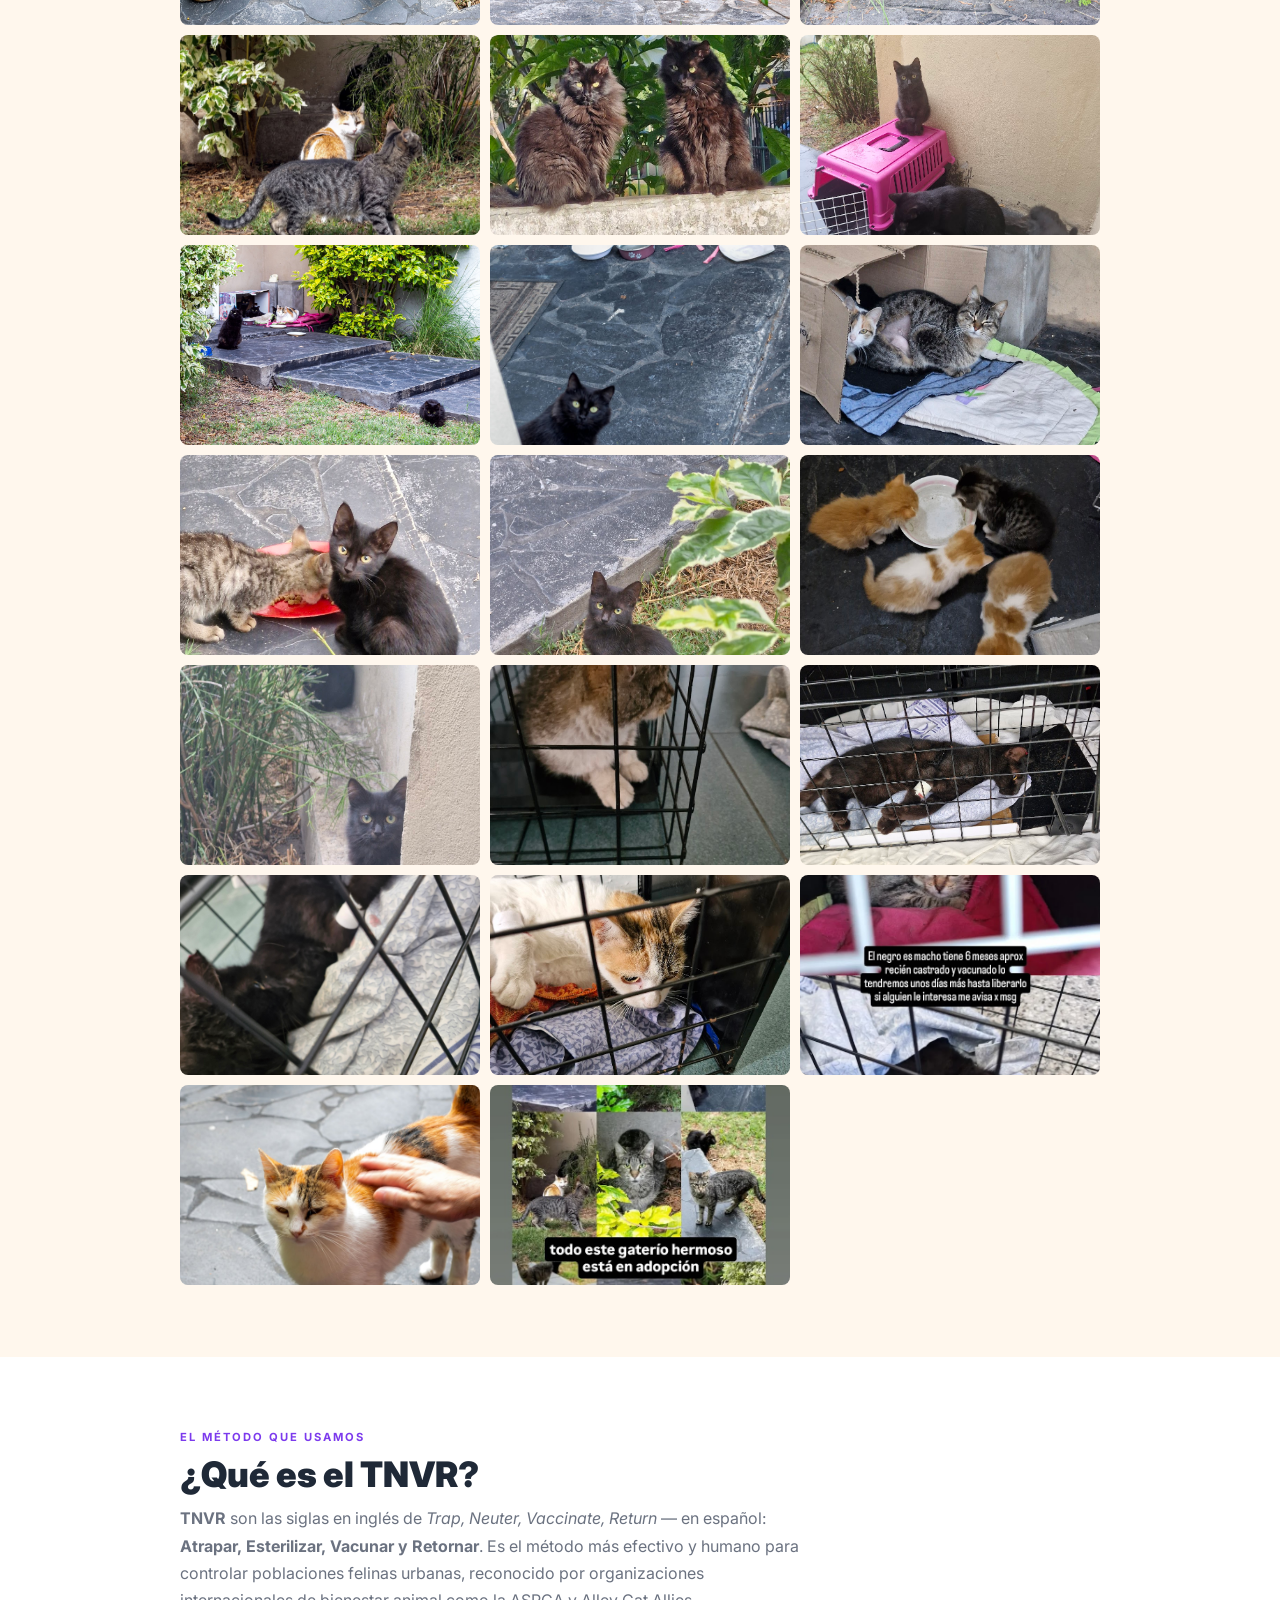
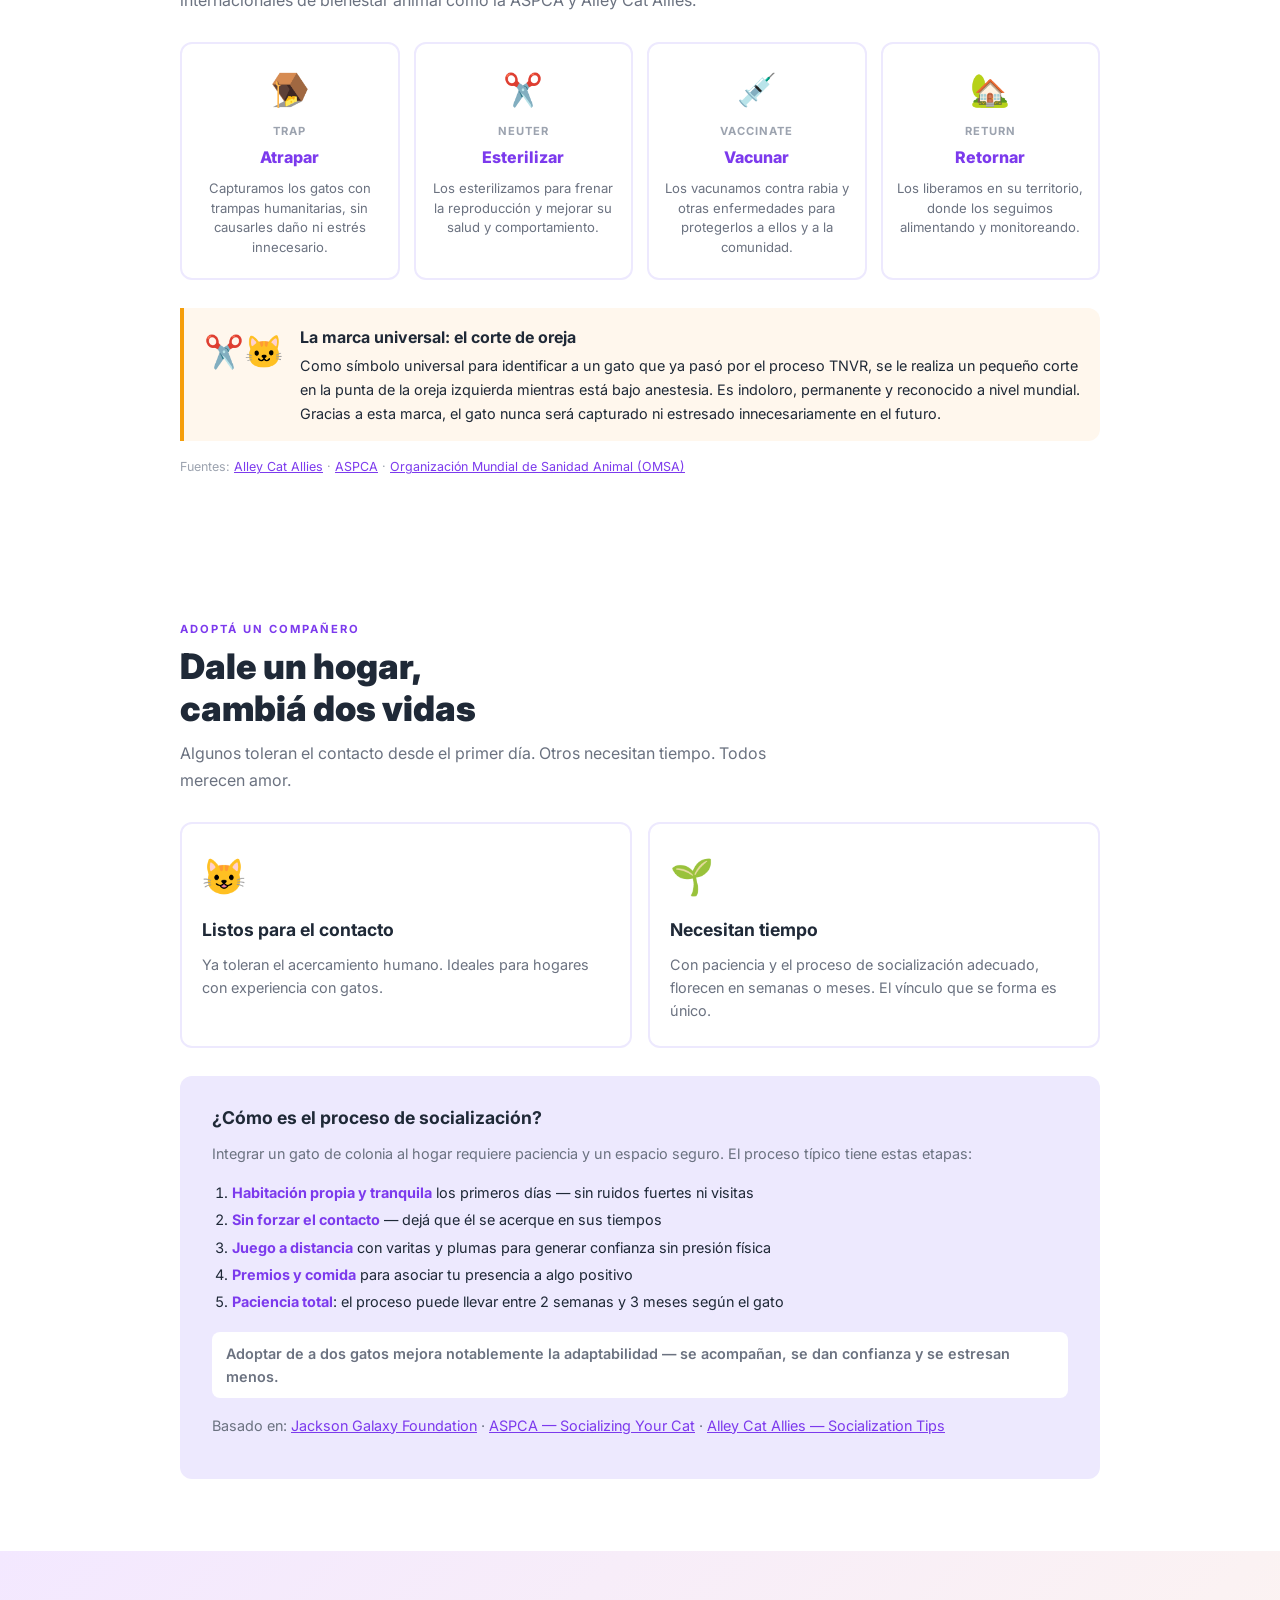
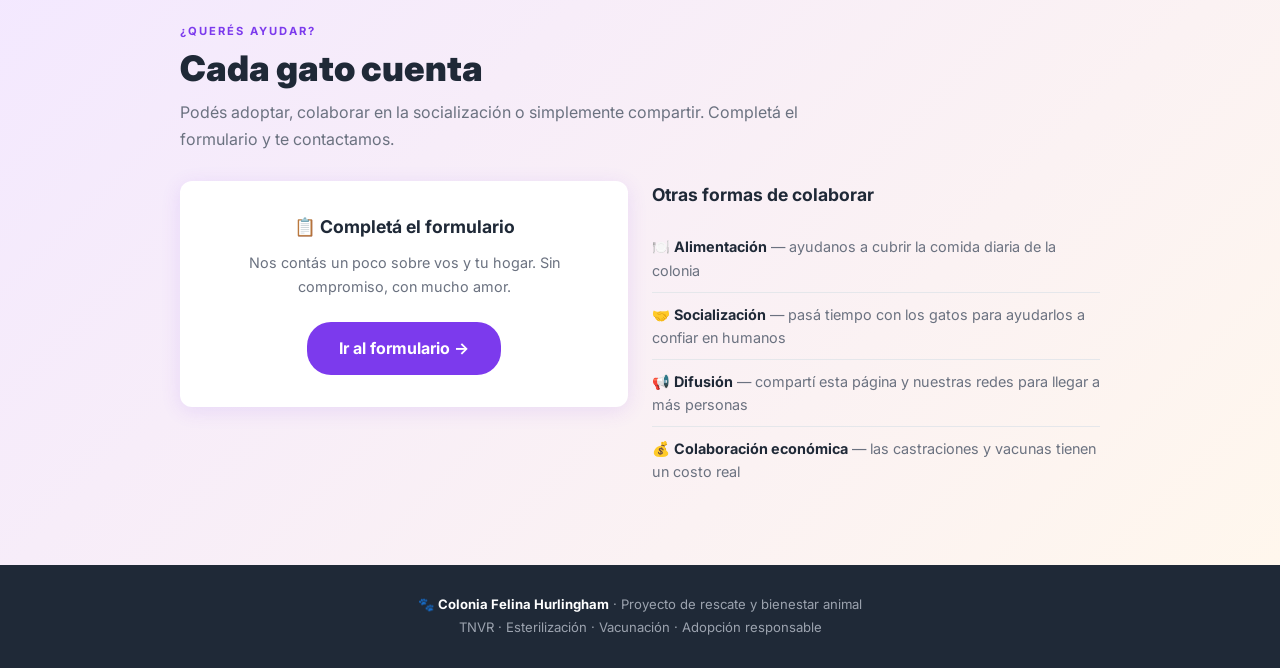
==== commit 4d80e87e: "fix: rename Jaula image to bypass GitHub Pages cache" ====
--- a/index.html
+++ b/index.html
@@ -155,7 +155,7 @@
             <img src="Jaula/20260524_110425.jpg" alt="Gato en captura" loading="lazy">
           </div>
           <div class="gallery-item" data-category="jaula">
-            <img src="Jaula/IMG_20250823_103727_174.jpg" alt="Gato en captura" loading="lazy">
+            <img src="Jaula/IMG_20250823_captura.jpg" alt="Gato en captura" loading="lazy">
           </div>
           <div class="gallery-item" data-category="jaula">
             <img src="Jaula/bombon dia de castracion.jpg" alt="Bombón el día de su castración" loading="lazy">
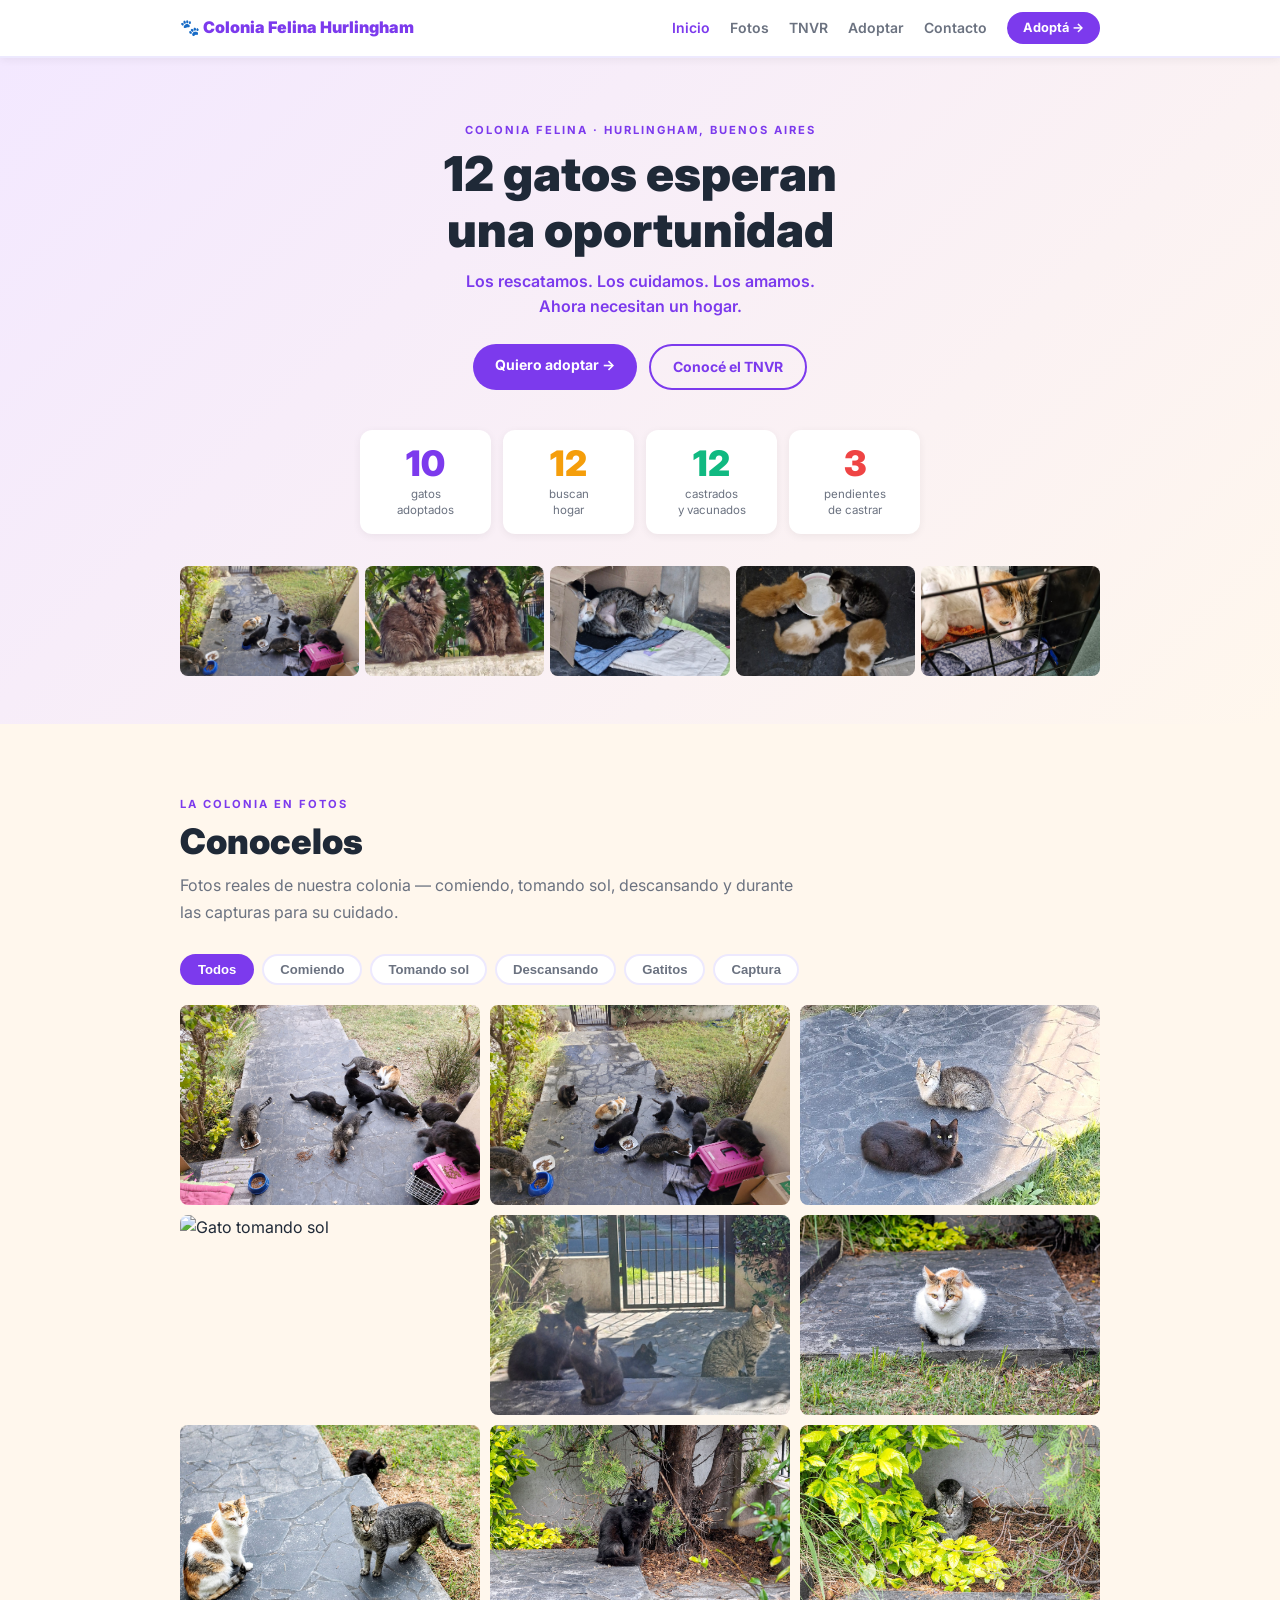
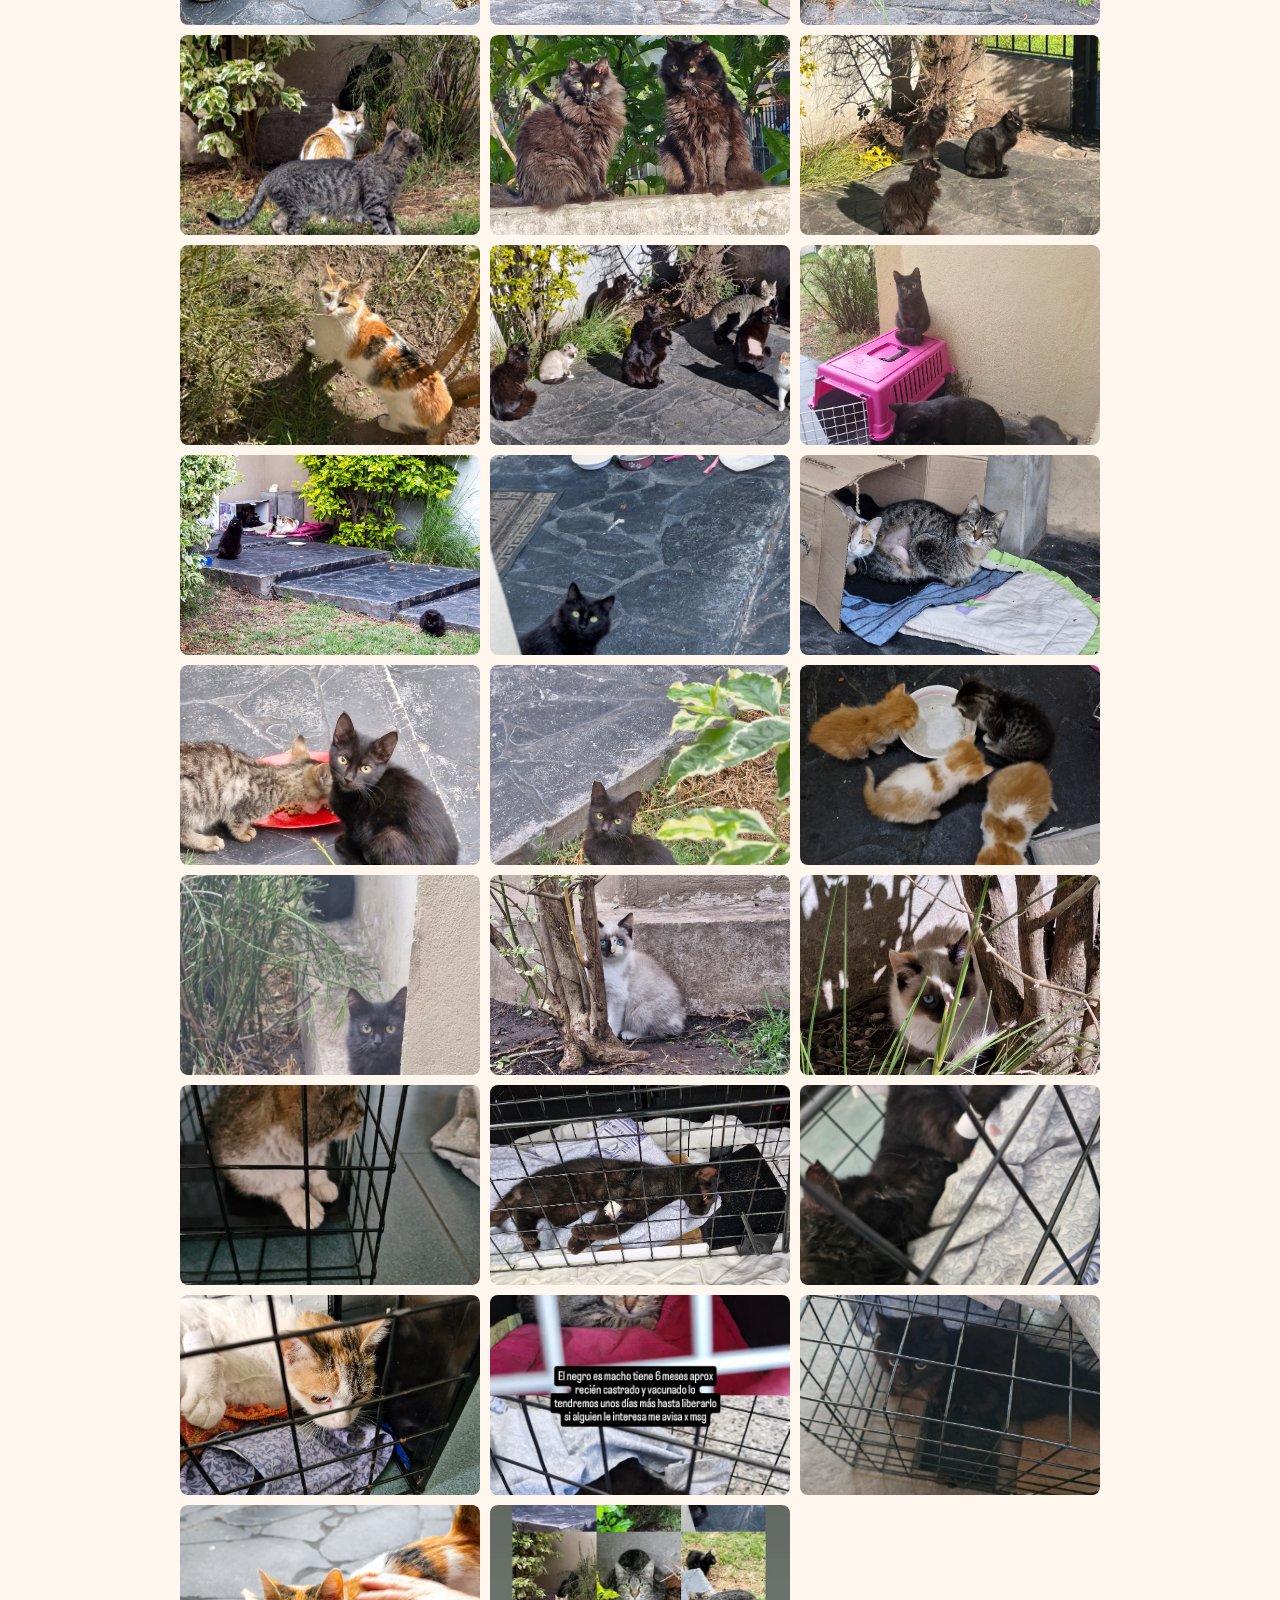
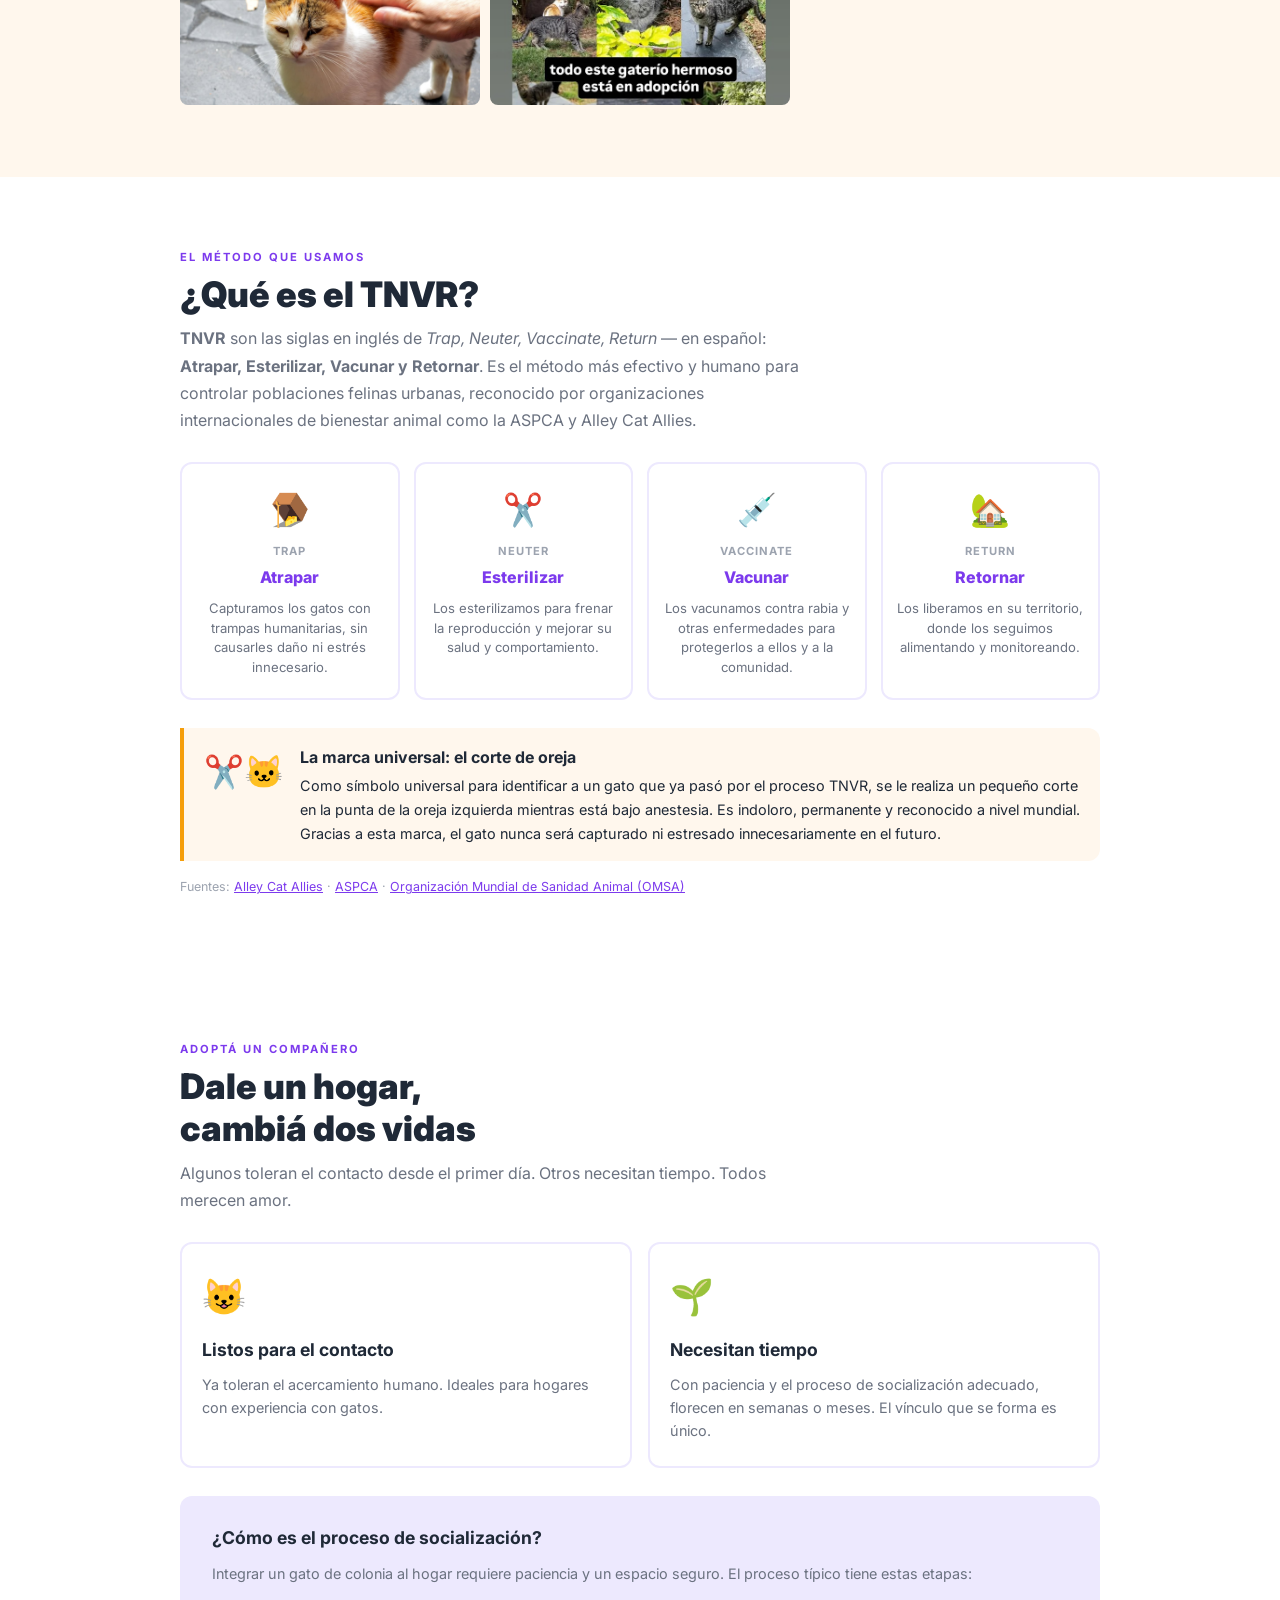
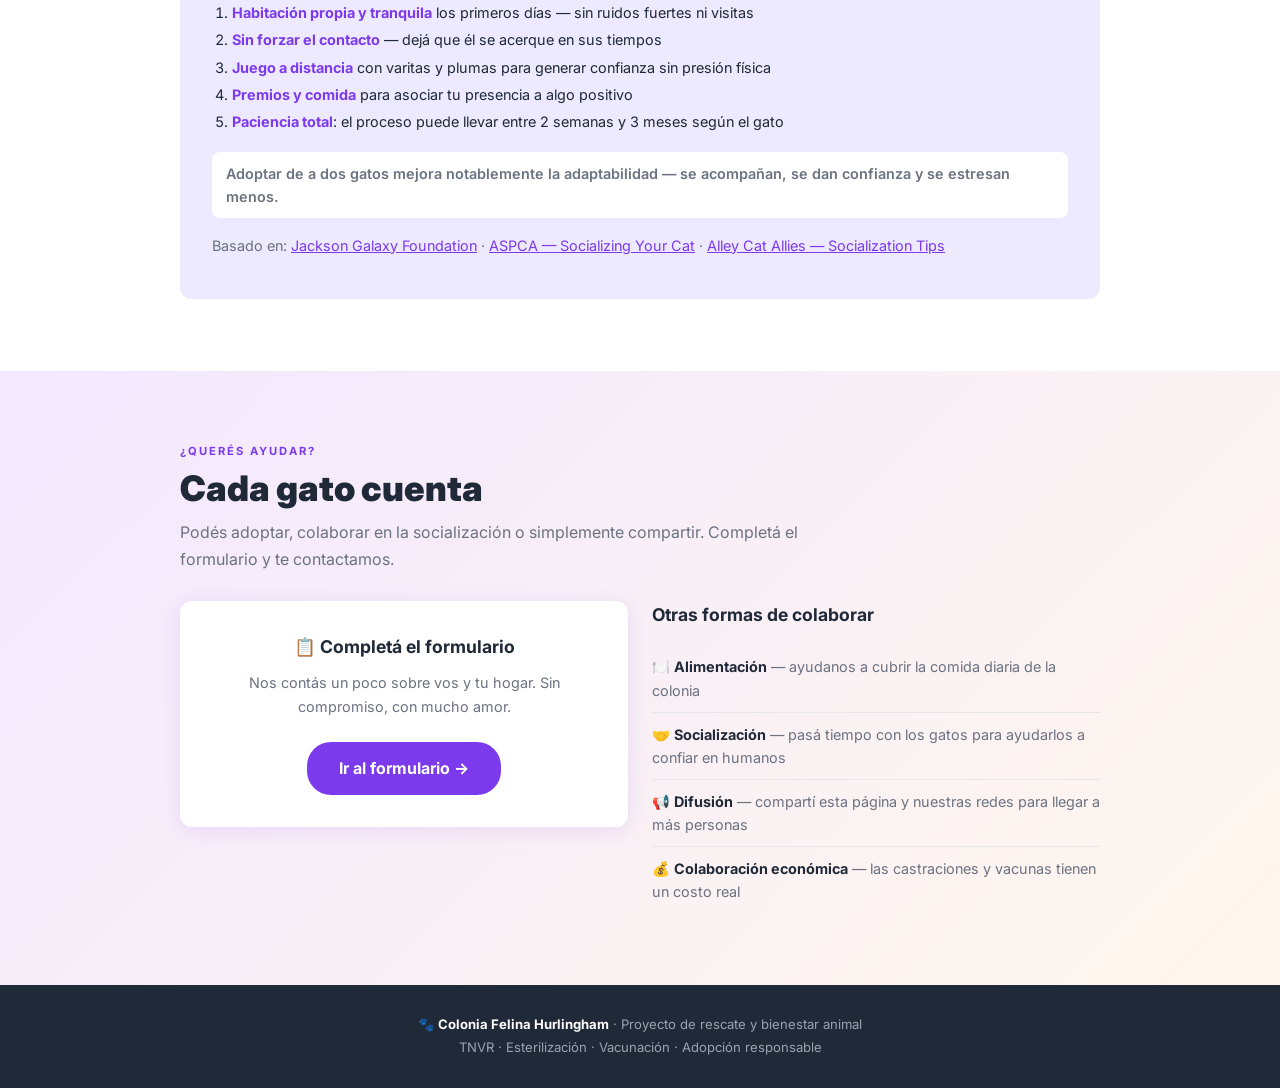
==== commit d89414d8: "feat: agregar 6 fotos nuevas a la galería y actualizar contadores Fotos nuevas en tomando sol, gatit" ====
--- a/index.html
+++ b/index.html
@@ -9,6 +9,13 @@
   <link rel="preconnect" href="https://fonts.gstatic.com" crossorigin>
   <link href="https://fonts.googleapis.com/css2?family=Inter:wght@400;600;700;900&display=swap" rel="stylesheet">
   <link rel="stylesheet" href="css/styles.css">
+  <script type="text/javascript">
+    (function(c,l,a,r,i,t,y){
+        c[a]=c[a]||function(){(c[a].q=c[a].q||[]).push(arguments)};
+        t=l.createElement(r);t.async=1;t.src="https://www.clarity.ms/tag/"+i;
+        y=l.getElementsByTagName(r)[0];y.parentNode.insertBefore(t,y);
+    })(window, document, "clarity", "script", "xmikksjqrg");
+</script>
 </head>
 <body>
 
@@ -46,7 +53,7 @@
         <!-- KPIs -->
         <div class="kpis">
           <div class="kpi">
-            <span class="kpi-num" data-target="7" style="color: var(--violet)">0</span>
+            <span class="kpi-num" data-target="10" style="color: var(--violet)">0</span>
             <span class="kpi-label">gatos<br>adoptados</span>
           </div>
           <div class="kpi">
@@ -54,11 +61,11 @@
             <span class="kpi-label">buscan<br>hogar</span>
           </div>
           <div class="kpi">
-            <span class="kpi-num" data-target="8" style="color: var(--green)">0</span>
+            <span class="kpi-num" data-target="12" style="color: var(--green)">0</span>
             <span class="kpi-label">castrados<br>y vacunados</span>
           </div>
           <div class="kpi">
-            <span class="kpi-num" data-target="4" style="color: var(--red)">0</span>
+            <span class="kpi-num" data-target="3" style="color: var(--red)">0</span>
             <span class="kpi-label">pendientes<br>de castrar</span>
           </div>
         </div>
@@ -124,6 +131,15 @@
           <div class="gallery-item" data-category="sol">
             <img src="tomandosol/madregatunaehija.jpg" alt="Madre gata e hija" loading="lazy">
           </div>
+          <div class="gallery-item" data-category="sol">
+            <img src="tomandosol/Hermanos.jpg" alt="Hermanos tomando sol" loading="lazy">
+          </div>
+          <div class="gallery-item" data-category="sol">
+            <img src="tomandosol/bombon.jpeg" alt="Bombón tomando sol" loading="lazy">
+          </div>
+          <div class="gallery-item" data-category="sol">
+            <img src="tomandosol/casitodos.jpg" alt="Casi todos tomando sol" loading="lazy">
+          </div>
           <div class="gallery-item" data-category="descansando">
             <img src="descansando/20260321_092723.jpg" alt="Gato descansando" loading="lazy">
           </div>
@@ -148,6 +164,12 @@
           <div class="gallery-item" data-category="gatitos">
             <img src="gatitos/gatitos2.jpg" alt="Gatitos" loading="lazy">
           </div>
+          <div class="gallery-item" data-category="gatitos">
+            <img src="gatitos/mapache1.jpeg" alt="Gatito mapache" loading="lazy">
+          </div>
+          <div class="gallery-item" data-category="gatitos">
+            <img src="gatitos/mapache2.jpeg" alt="Gatito mapache" loading="lazy">
+          </div>
           <div class="gallery-item" data-category="jaula">
             <img src="Jaula/20250831_151221.jpg" alt="Gato en captura" loading="lazy">
           </div>
@@ -162,6 +184,9 @@
           </div>
           <div class="gallery-item" data-category="jaula">
             <img src="Jaula/negrito.jpg" alt="Negrito en la jaula" loading="lazy">
+          </div>
+          <div class="gallery-item" data-category="jaula">
+            <img src="Jaula/ojitos.jpeg" alt="Ojitos en la jaula" loading="lazy">
           </div>
           <div class="gallery-item" data-category="descansando">
             <img src="caricia.jpg" alt="Momento de caricia" loading="lazy">
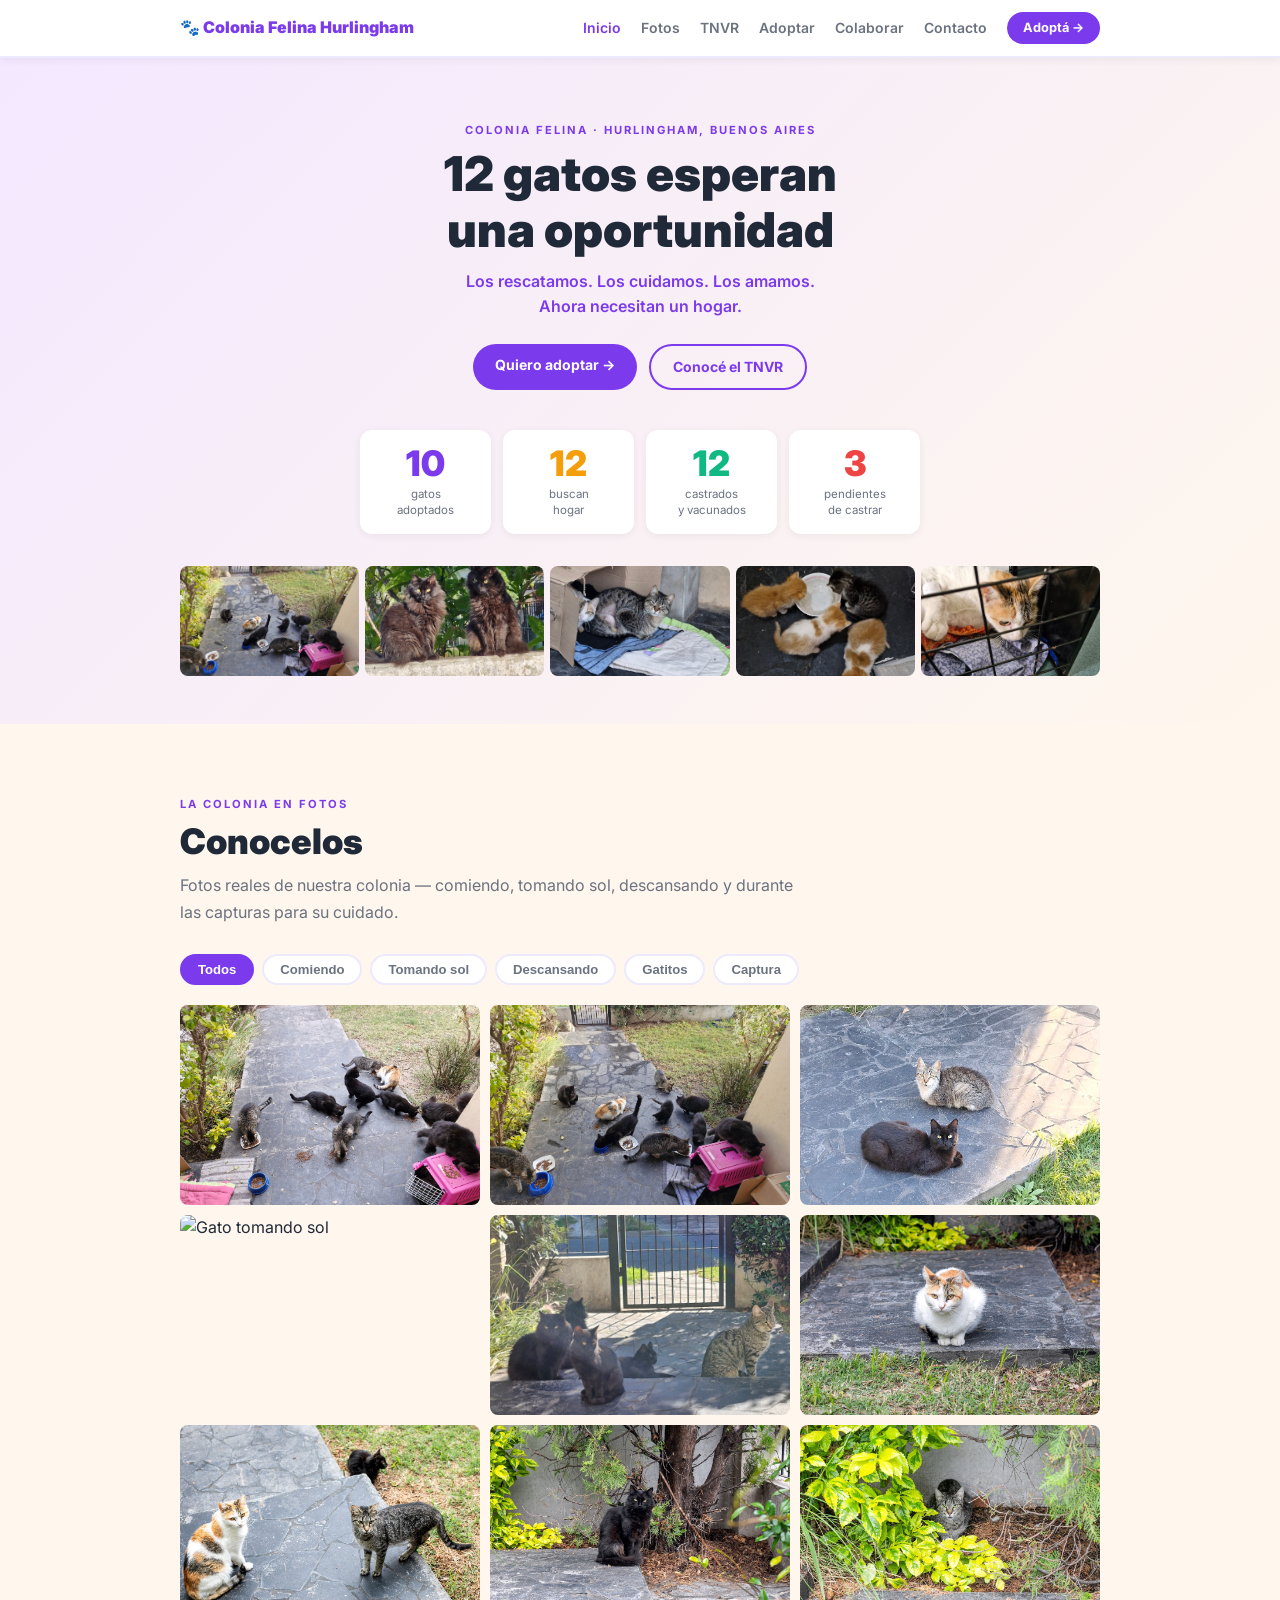
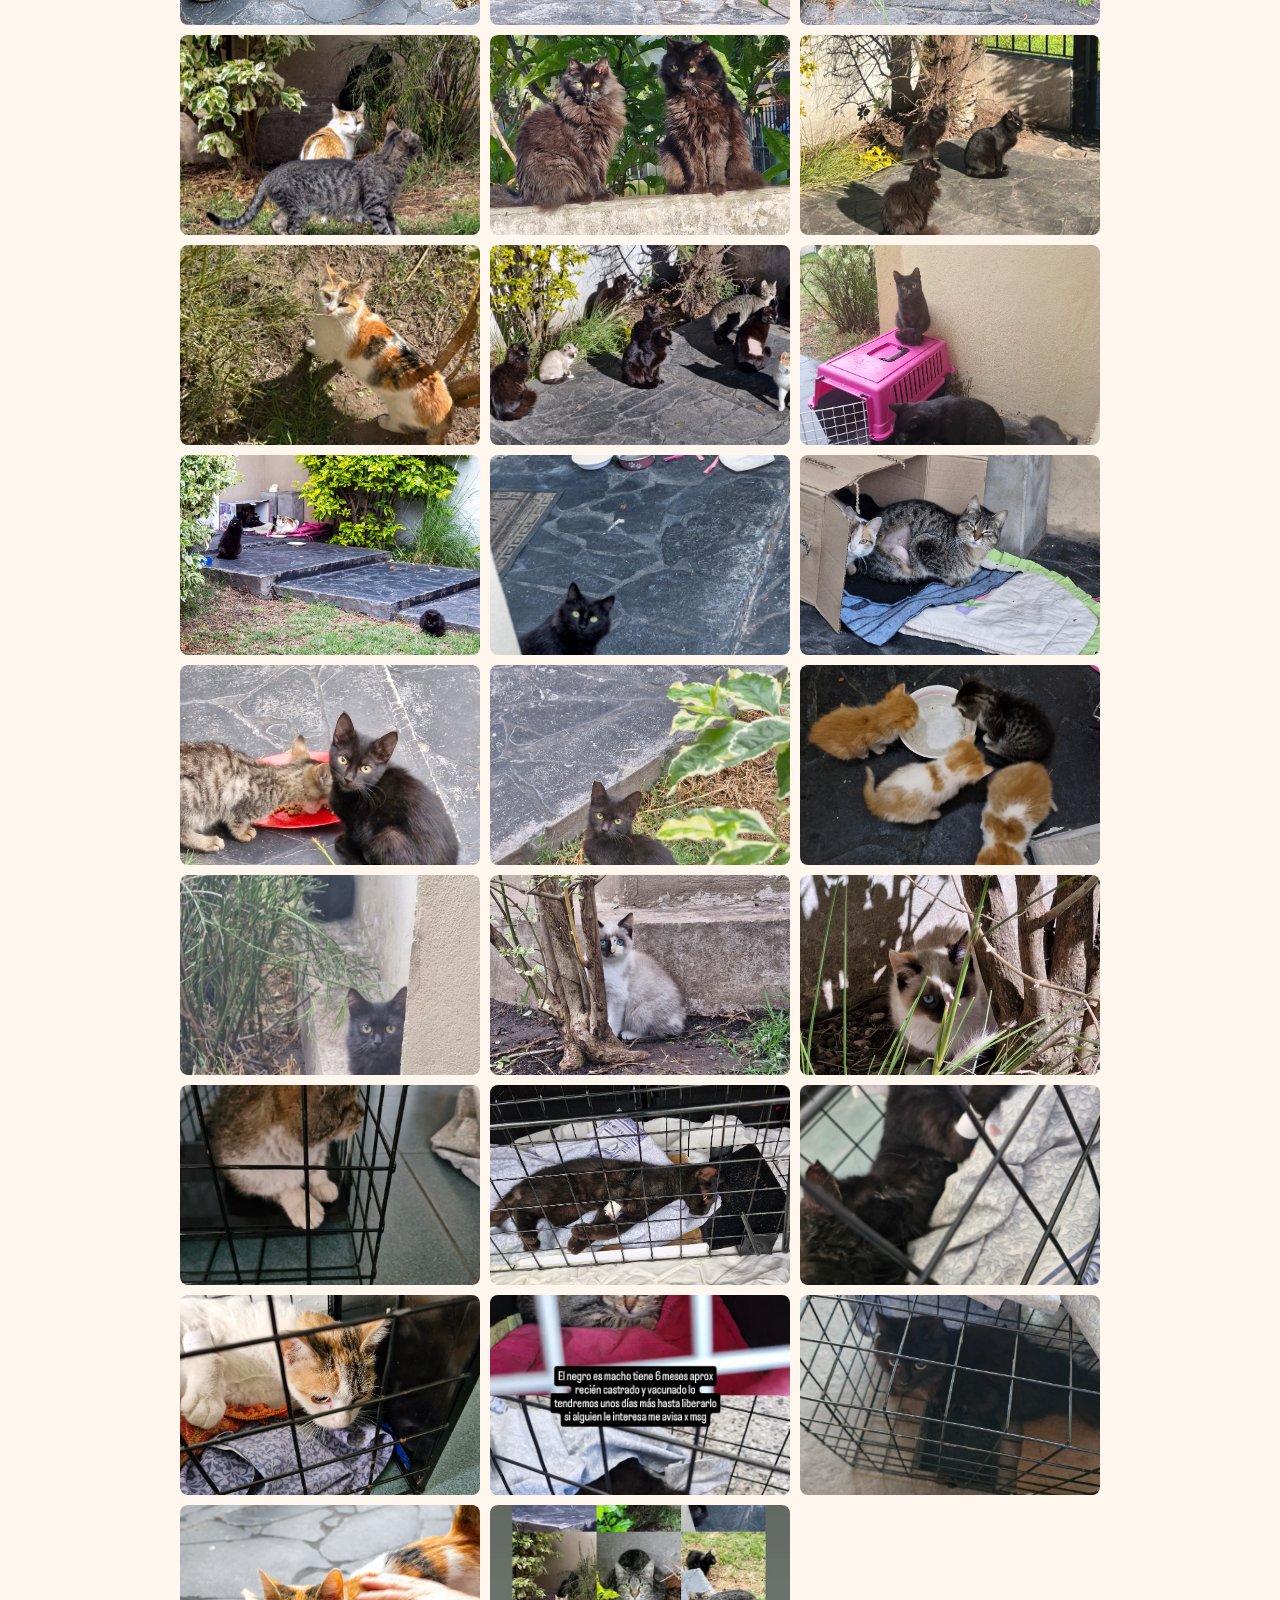
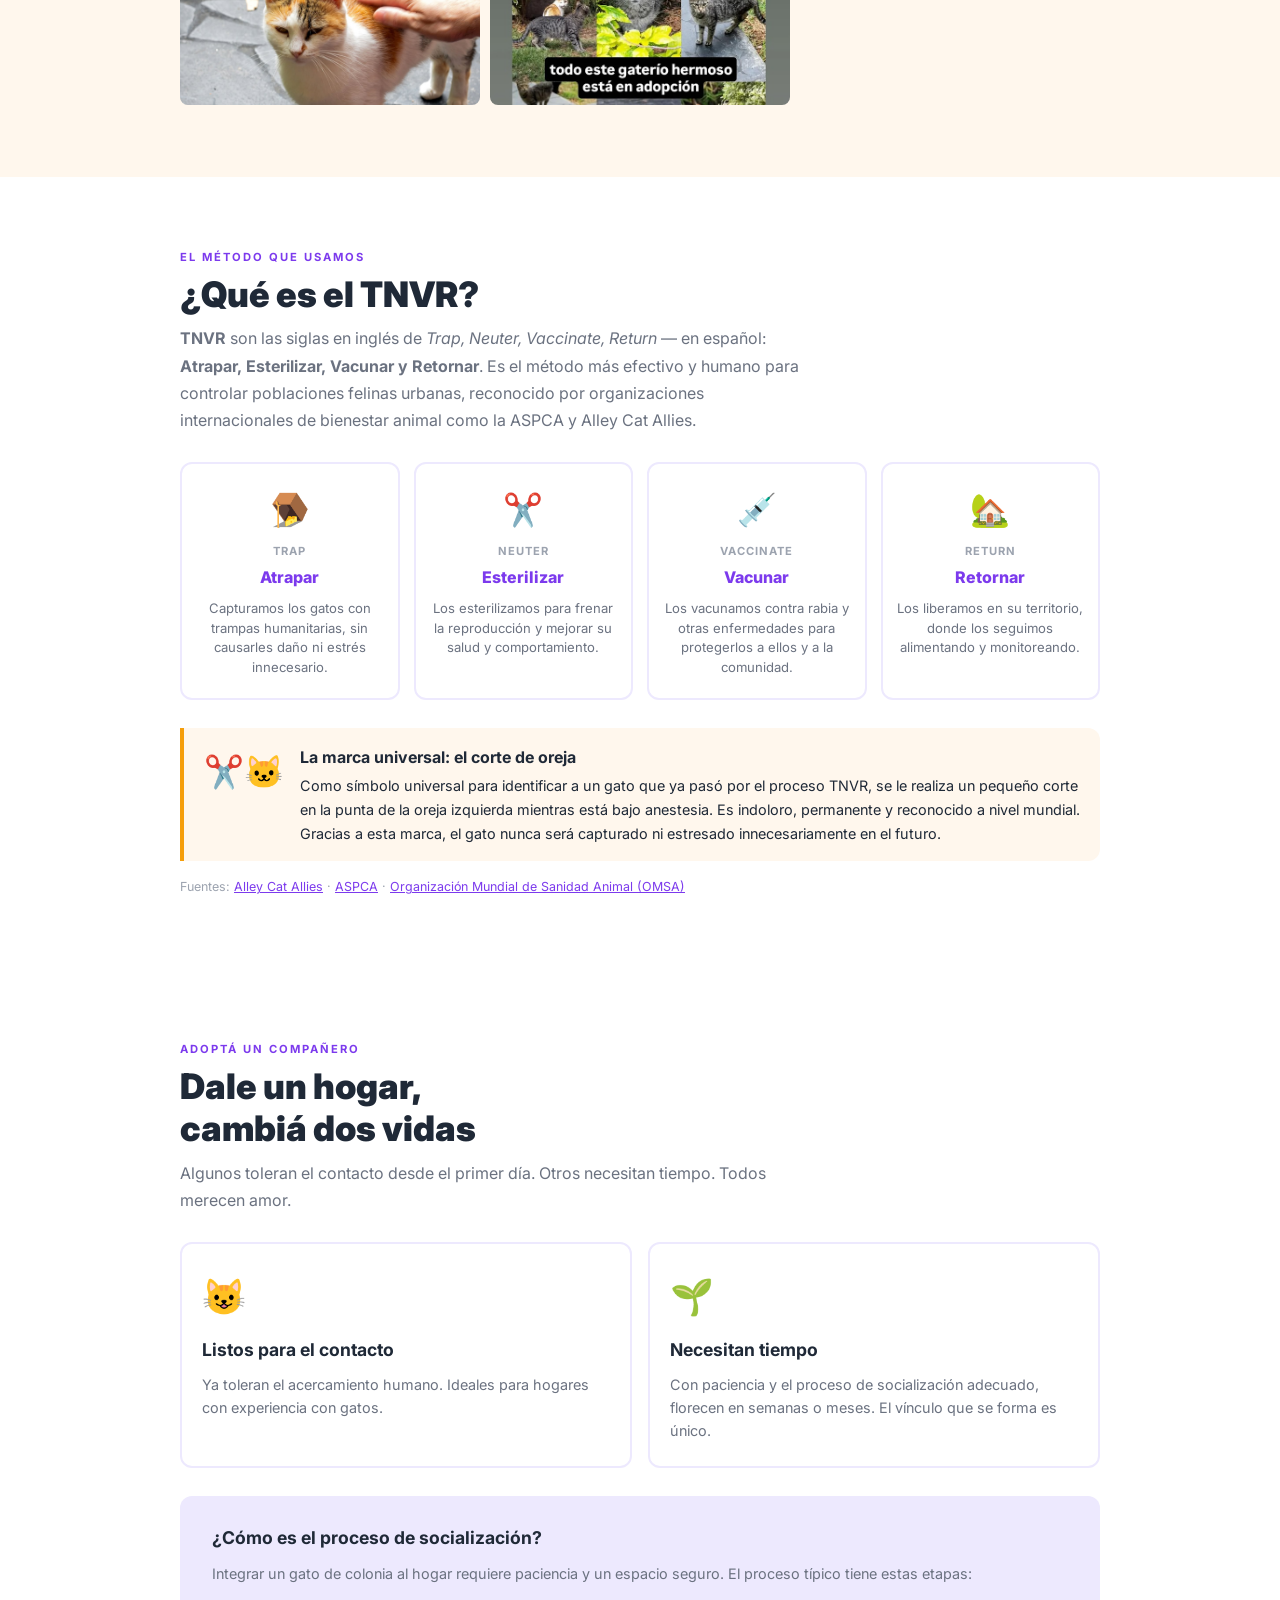
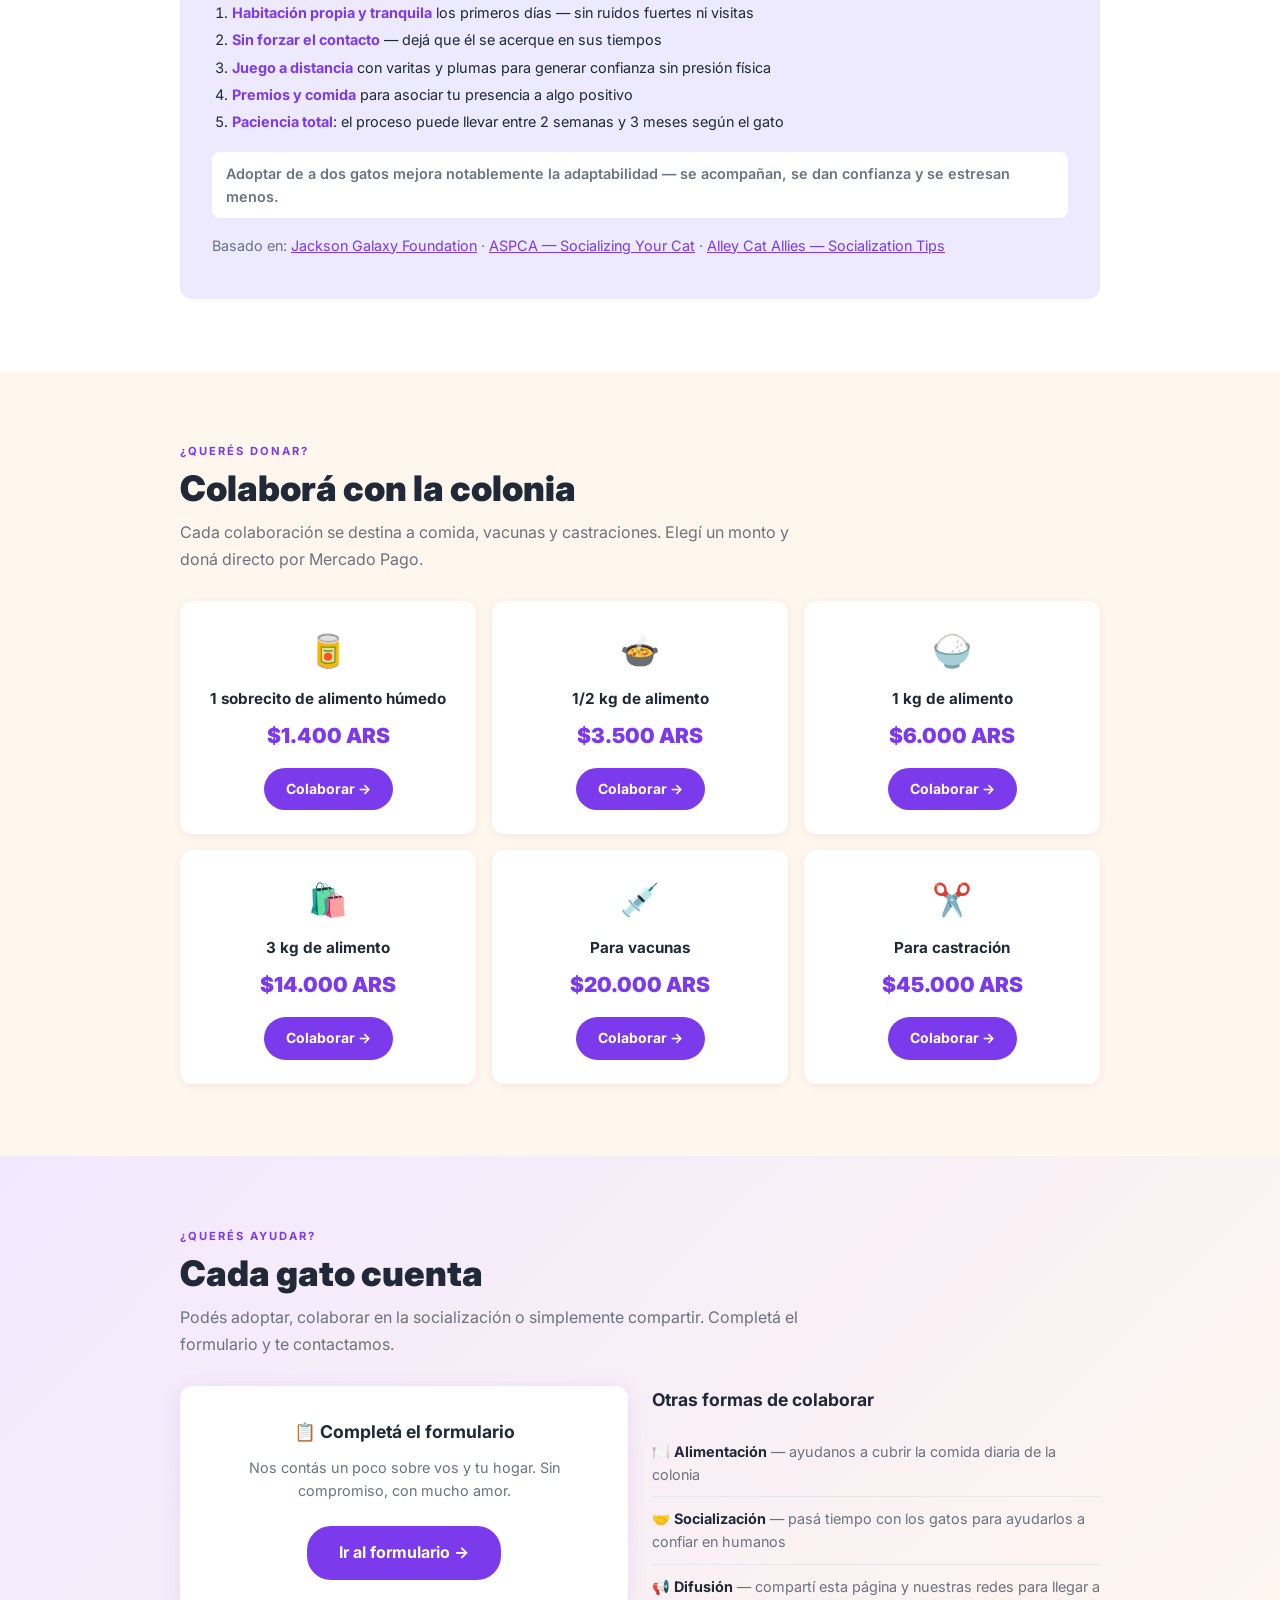
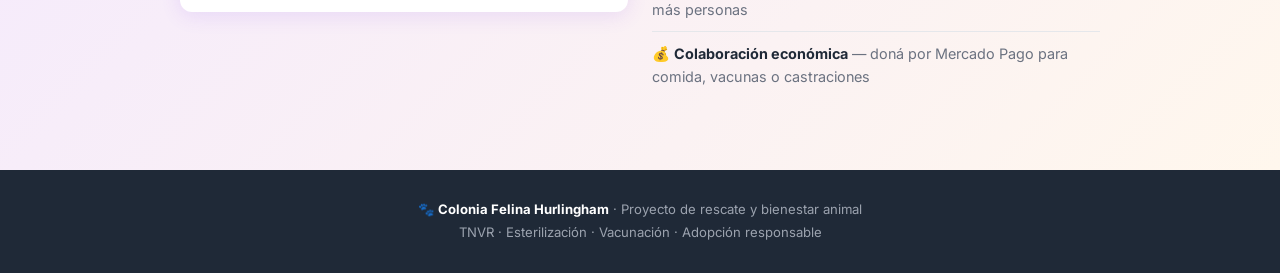
==== commit a2746c96: "feat: agregar sección Colaborar con links de Mercado Pago Nueva sección con 6 opciones de donación (" ====
--- a/index.html
+++ b/index.html
@@ -31,6 +31,7 @@
         <li><a href="#fotos">Fotos</a></li>
         <li><a href="#tnvr">TNVR</a></li>
         <li><a href="#adoptar">Adoptar</a></li>
+        <li><a href="#colaborar">Colaborar</a></li>
         <li><a href="#contacto">Contacto</a></li>
       </ul>
       <a href="#contacto" class="btn btn-nav">Adoptá →</a>
@@ -298,6 +299,54 @@
       </div>
     </section>
 
+    <!-- COLABORAR -->
+    <section id="colaborar" class="section-collab">
+      <div class="container">
+        <div class="label">¿Querés donar?</div>
+        <h2>Colaborá con la colonia</h2>
+        <p class="section-desc">Cada colaboración se destina a comida, vacunas y castraciones. Elegí un monto y doná directo por Mercado Pago.</p>
+
+        <div class="collab-grid">
+          <div class="collab-card">
+            <div class="collab-icon">🥫</div>
+            <h3>1 sobrecito de alimento húmedo</h3>
+            <p class="collab-amount">$1.400 ARS</p>
+            <a href="https://mpago.la/1GnNozZ" target="_blank" rel="noopener" class="btn btn-primary">Colaborar →</a>
+          </div>
+          <div class="collab-card">
+            <div class="collab-icon">🍲</div>
+            <h3>1/2 kg de alimento</h3>
+            <p class="collab-amount">$3.500 ARS</p>
+            <a href="https://mpago.la/2mWjfFo" target="_blank" rel="noopener" class="btn btn-primary">Colaborar →</a>
+          </div>
+          <div class="collab-card">
+            <div class="collab-icon">🍚</div>
+            <h3>1 kg de alimento</h3>
+            <p class="collab-amount">$6.000 ARS</p>
+            <a href="https://mpago.la/15KDvga" target="_blank" rel="noopener" class="btn btn-primary">Colaborar →</a>
+          </div>
+          <div class="collab-card">
+            <div class="collab-icon">🛍️</div>
+            <h3>3 kg de alimento</h3>
+            <p class="collab-amount">$14.000 ARS</p>
+            <a href="https://mpago.la/12MWvaH" target="_blank" rel="noopener" class="btn btn-primary">Colaborar →</a>
+          </div>
+          <div class="collab-card">
+            <div class="collab-icon">💉</div>
+            <h3>Para vacunas</h3>
+            <p class="collab-amount">$20.000 ARS</p>
+            <a href="https://mpago.la/2RTzgQG" target="_blank" rel="noopener" class="btn btn-primary">Colaborar →</a>
+          </div>
+          <div class="collab-card">
+            <div class="collab-icon">✂️</div>
+            <h3>Para castración</h3>
+            <p class="collab-amount">$45.000 ARS</p>
+            <a href="https://mpago.la/2b6G4rH" target="_blank" rel="noopener" class="btn btn-primary">Colaborar →</a>
+          </div>
+        </div>
+      </div>
+    </section>
+
     <!-- CONTACTO -->
     <section id="contacto" class="section-contact">
       <div class="container">
@@ -319,7 +368,7 @@
               <li>🍽️ <strong>Alimentación</strong> — ayudanos a cubrir la comida diaria de la colonia</li>
               <li>🤝 <strong>Socialización</strong> — pasá tiempo con los gatos para ayudarlos a confiar en humanos</li>
               <li>📢 <strong>Difusión</strong> — compartí esta página y nuestras redes para llegar a más personas</li>
-              <li>💰 <strong>Colaboración económica</strong> — las castraciones y vacunas tienen un costo real</li>
+              <li>💰 <strong>Colaboración económica</strong> — <a href="#colaborar">doná por Mercado Pago</a> para comida, vacunas o castraciones</li>
             </ul>
           </div>
         </div>
--- a/css/styles.css
+++ b/css/styles.css
@@ -125,6 +125,7 @@
 .section-gallery { background: var(--cream); padding: 72px 0; }
 .section-adopt { background: var(--white); padding: 72px 0; }
 .section-contact { background: linear-gradient(135deg, #f3e8ff 0%, #fff7ed 100%); padding: 72px 0; }
+.section-collab { background: var(--cream); padding: 72px 0; }
 
 /* ===== TNVR ===== */
 .tnvr-steps {
@@ -194,6 +195,19 @@
   background: white; border-radius: var(--radius-sm);
   padding: 10px 14px; margin-bottom: 4px;
 }
+
+/* ===== COLLAB ===== */
+.collab-grid {
+  display: grid; grid-template-columns: repeat(3, 1fr); gap: 16px; margin-top: 28px;
+}
+.collab-card {
+  background: var(--white); border-radius: var(--radius); padding: 24px 18px;
+  text-align: center; box-shadow: var(--shadow-sm);
+  display: flex; flex-direction: column; align-items: center;
+}
+.collab-icon { font-size: 2rem; margin-bottom: 10px; }
+.collab-card h3 { font-size: 0.95rem; margin-bottom: 8px; }
+.collab-amount { font-size: 1.3rem; font-weight: 900; color: var(--violet); margin-bottom: 16px; }
 
 /* ===== CONTACT ===== */
 .contact-grid { display: grid; grid-template-columns: 1fr 1fr; gap: 24px; align-items: start; }
@@ -255,6 +269,7 @@
   .photo-strip img:nth-child(n+4) { display: none; }
   .tnvr-steps { grid-template-columns: repeat(2, 1fr); }
   .adopt-cards { grid-template-columns: 1fr; }
+  .collab-grid { grid-template-columns: repeat(2, 1fr); }
   .contact-grid { grid-template-columns: 1fr; }
   .gallery-grid { grid-template-columns: repeat(2, 1fr); }
   .socialization { padding: 20px; }
@@ -264,5 +279,6 @@
   .hero { padding: 40px 0 32px; }
   .gallery-grid { grid-template-columns: repeat(2, 1fr); }
   .tnvr-steps { grid-template-columns: 1fr 1fr; }
+  .collab-grid { grid-template-columns: 1fr; }
   .ear-tip { flex-direction: column; gap: 8px; }
 }
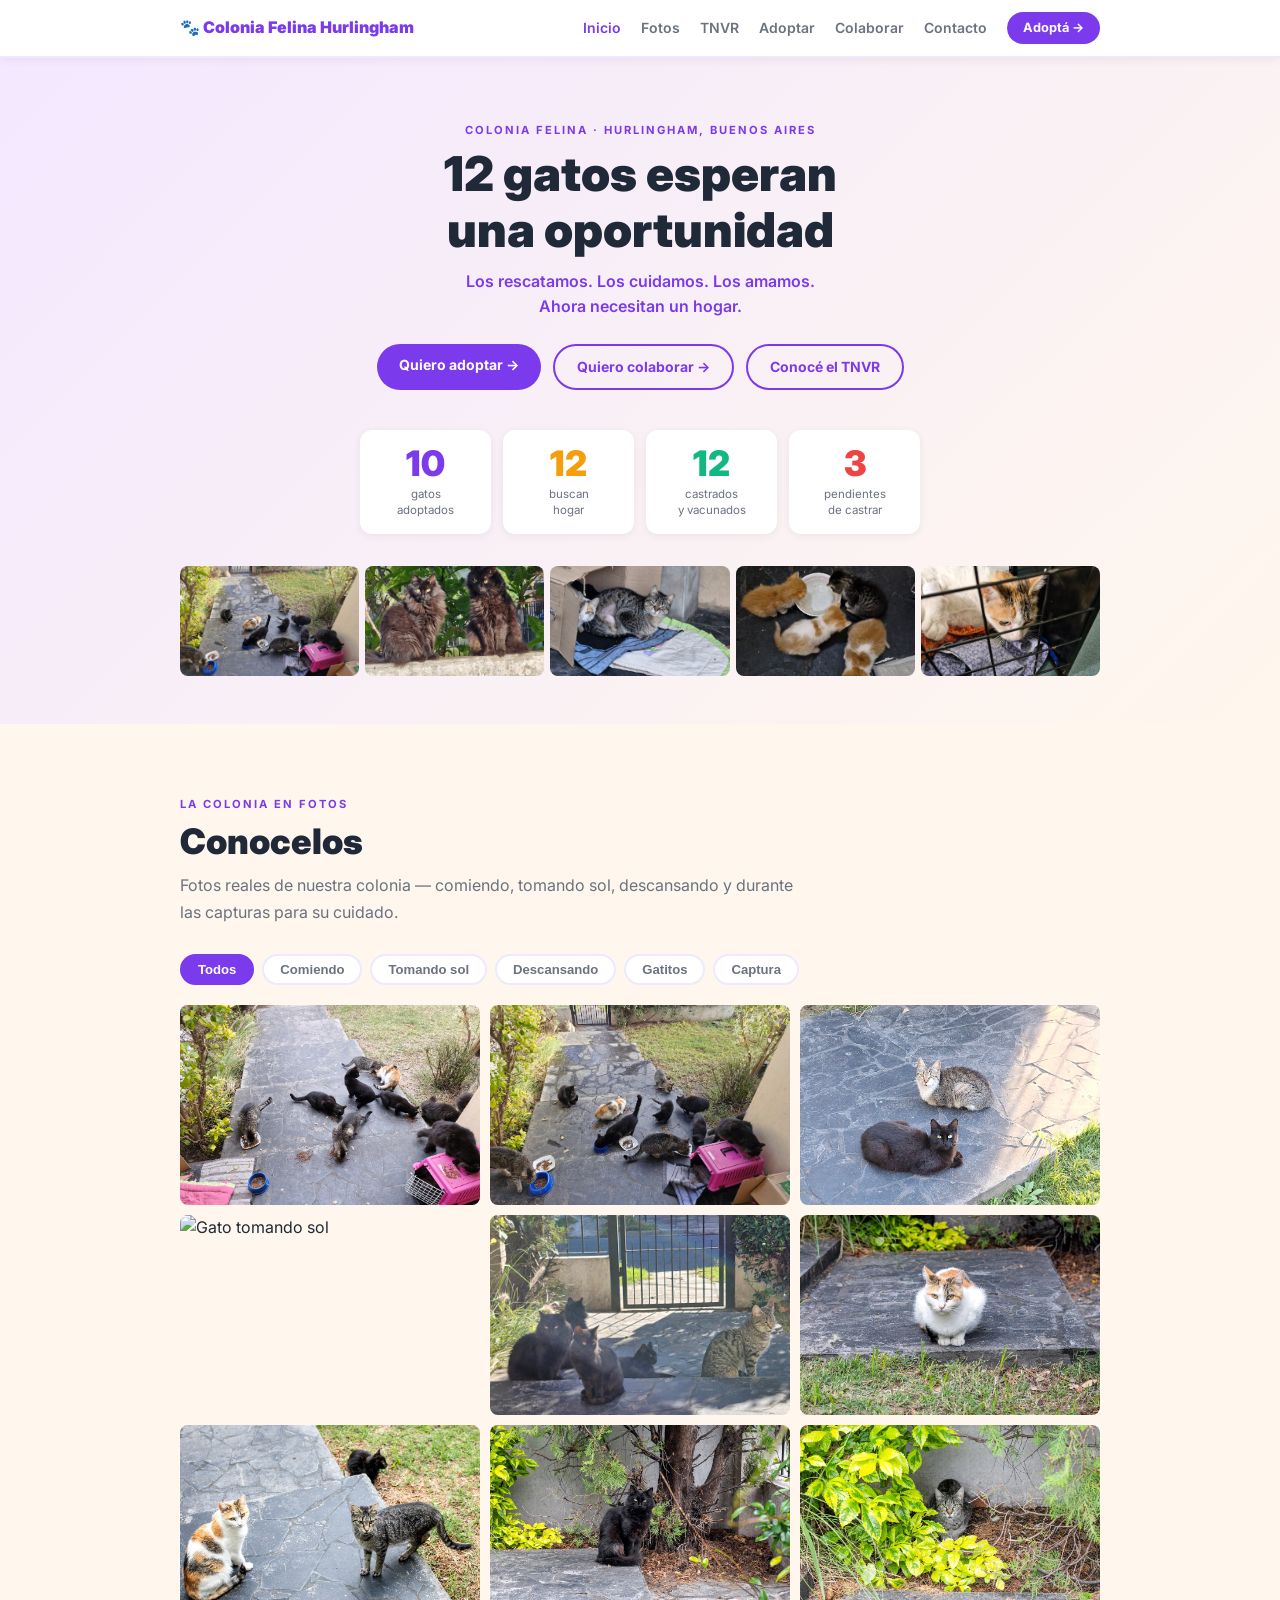
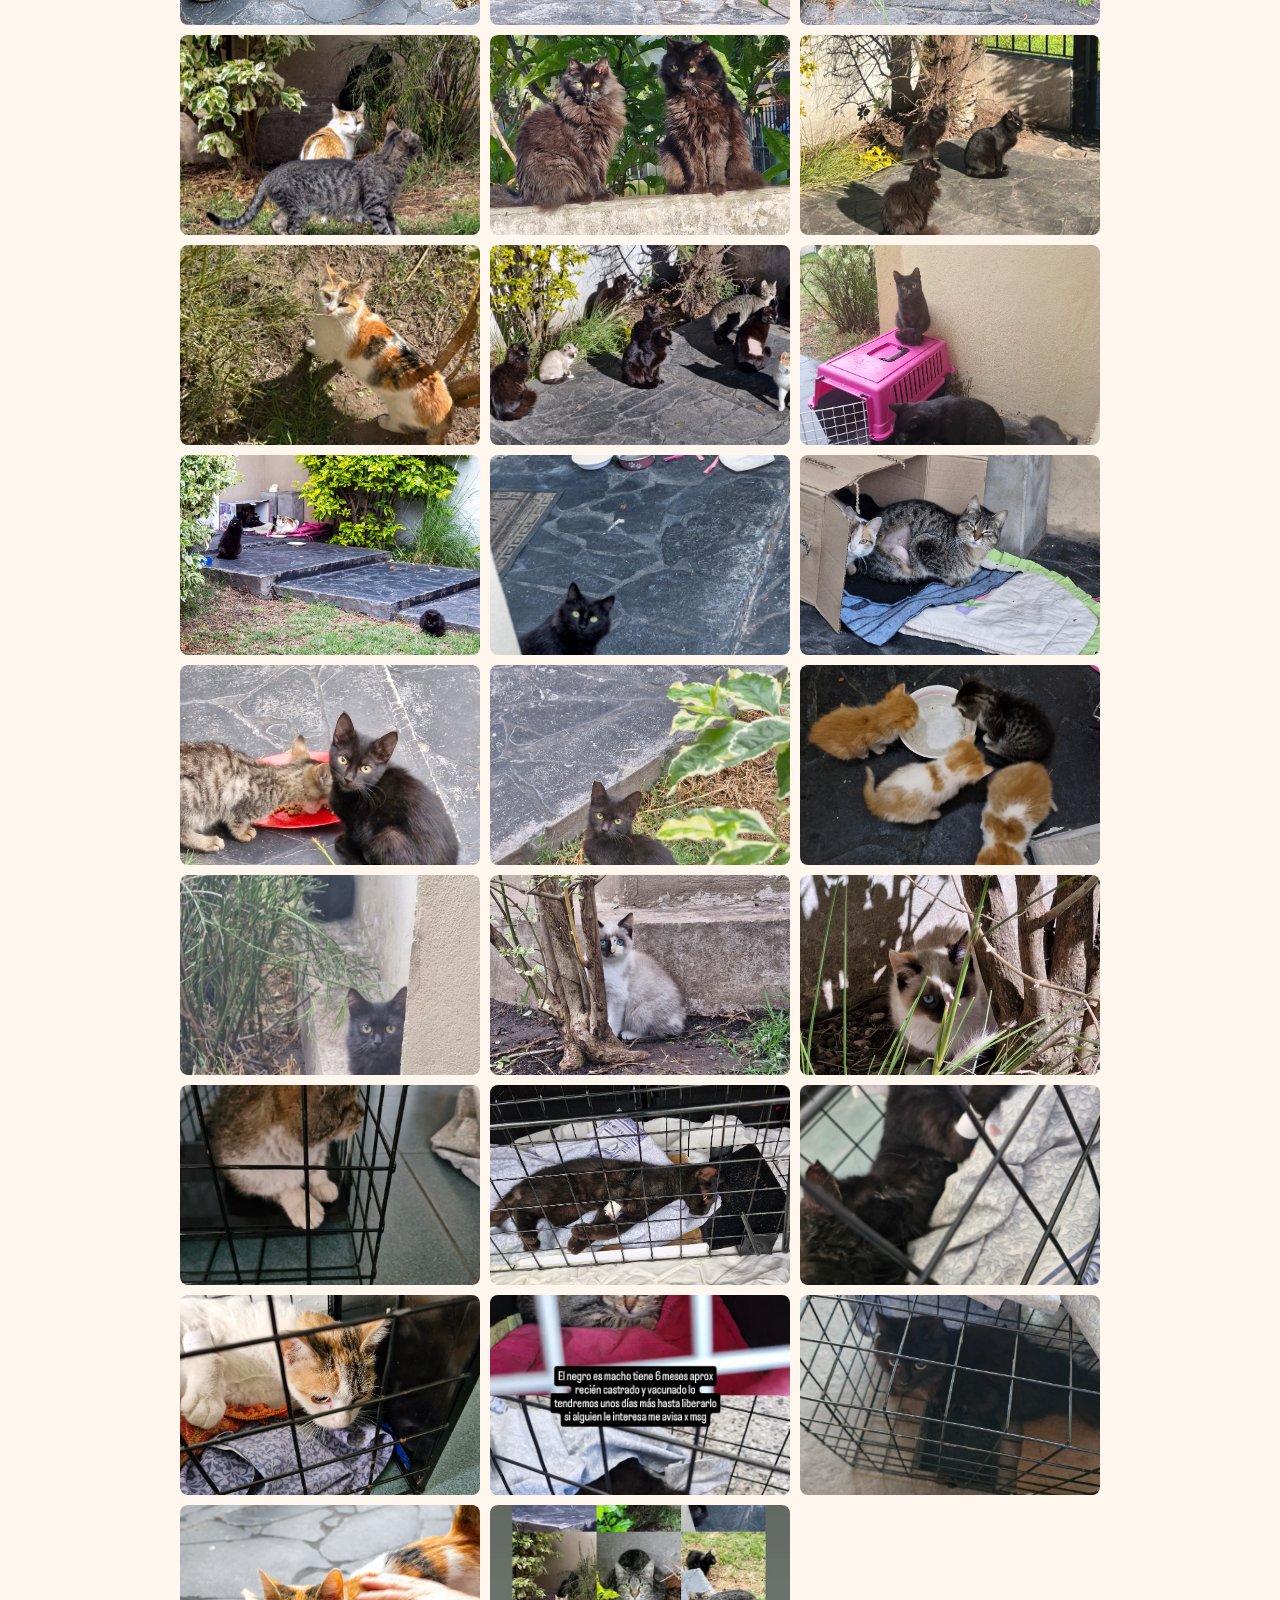
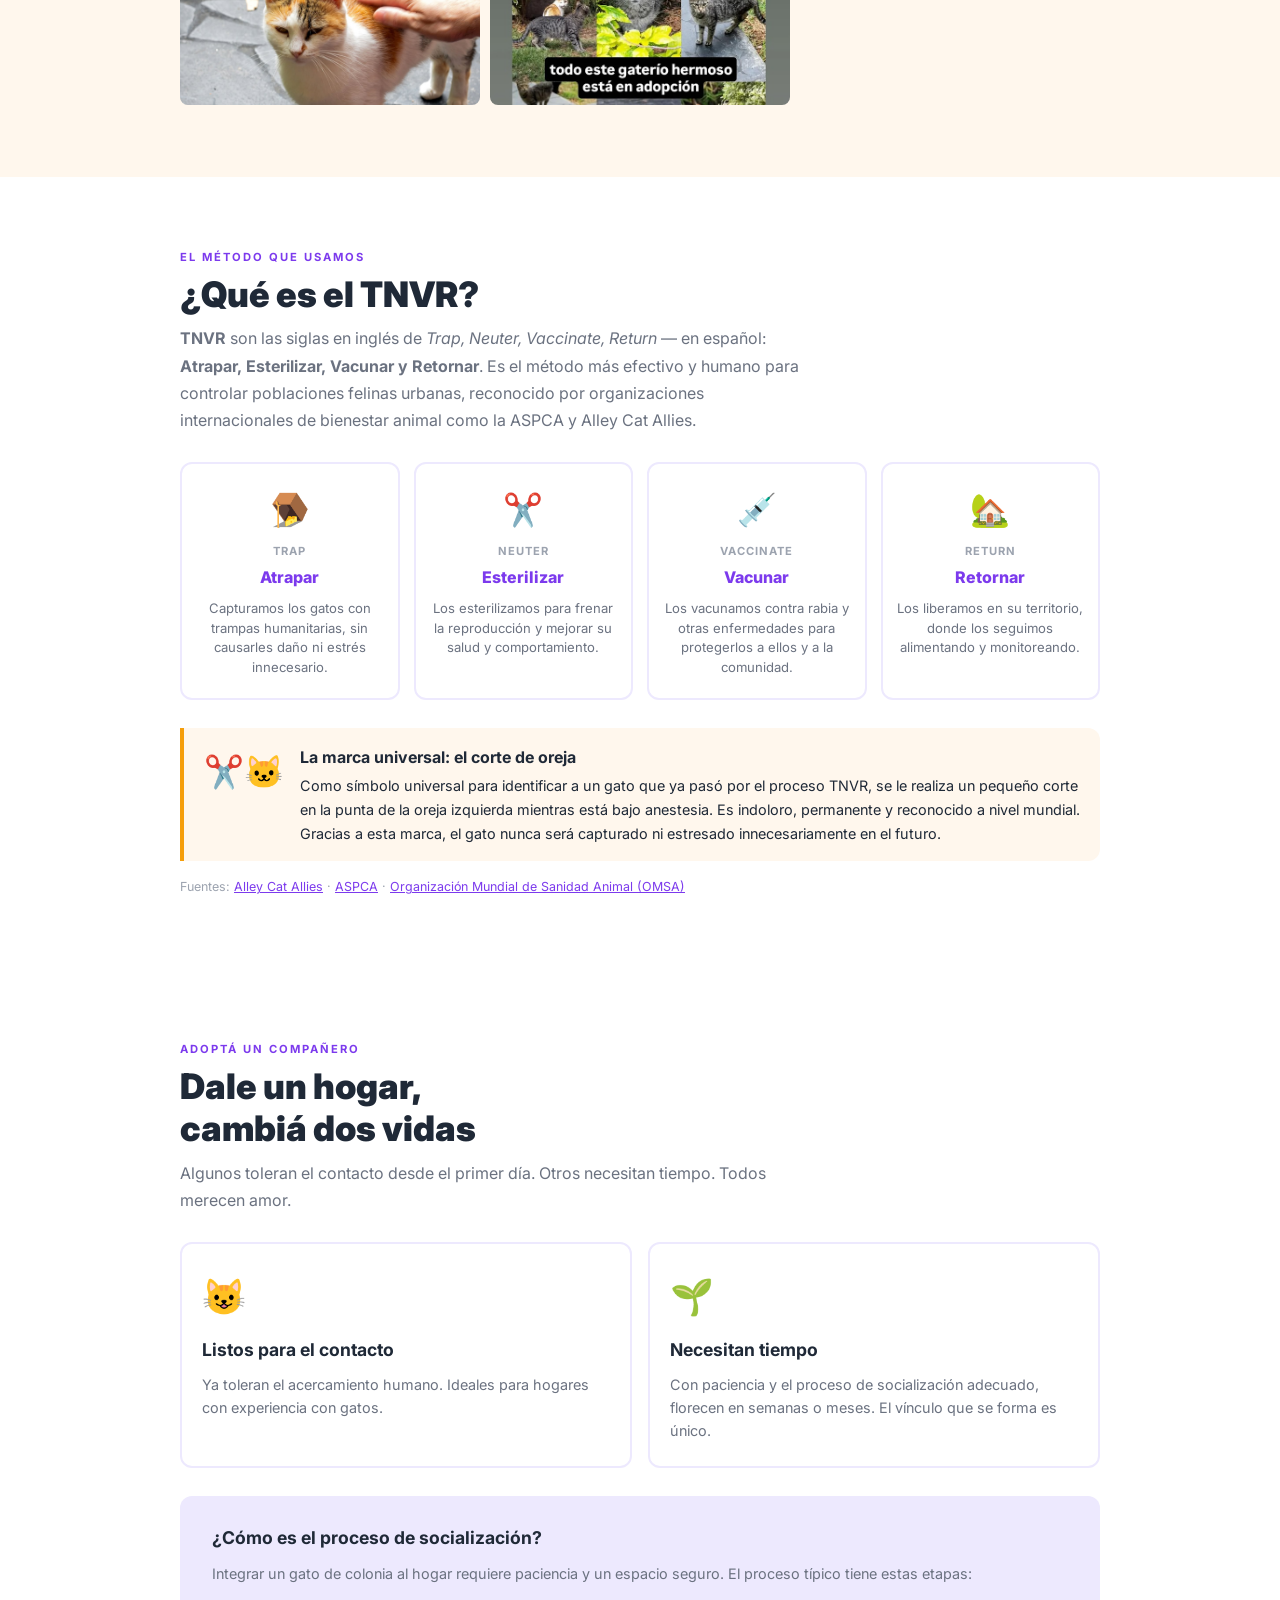
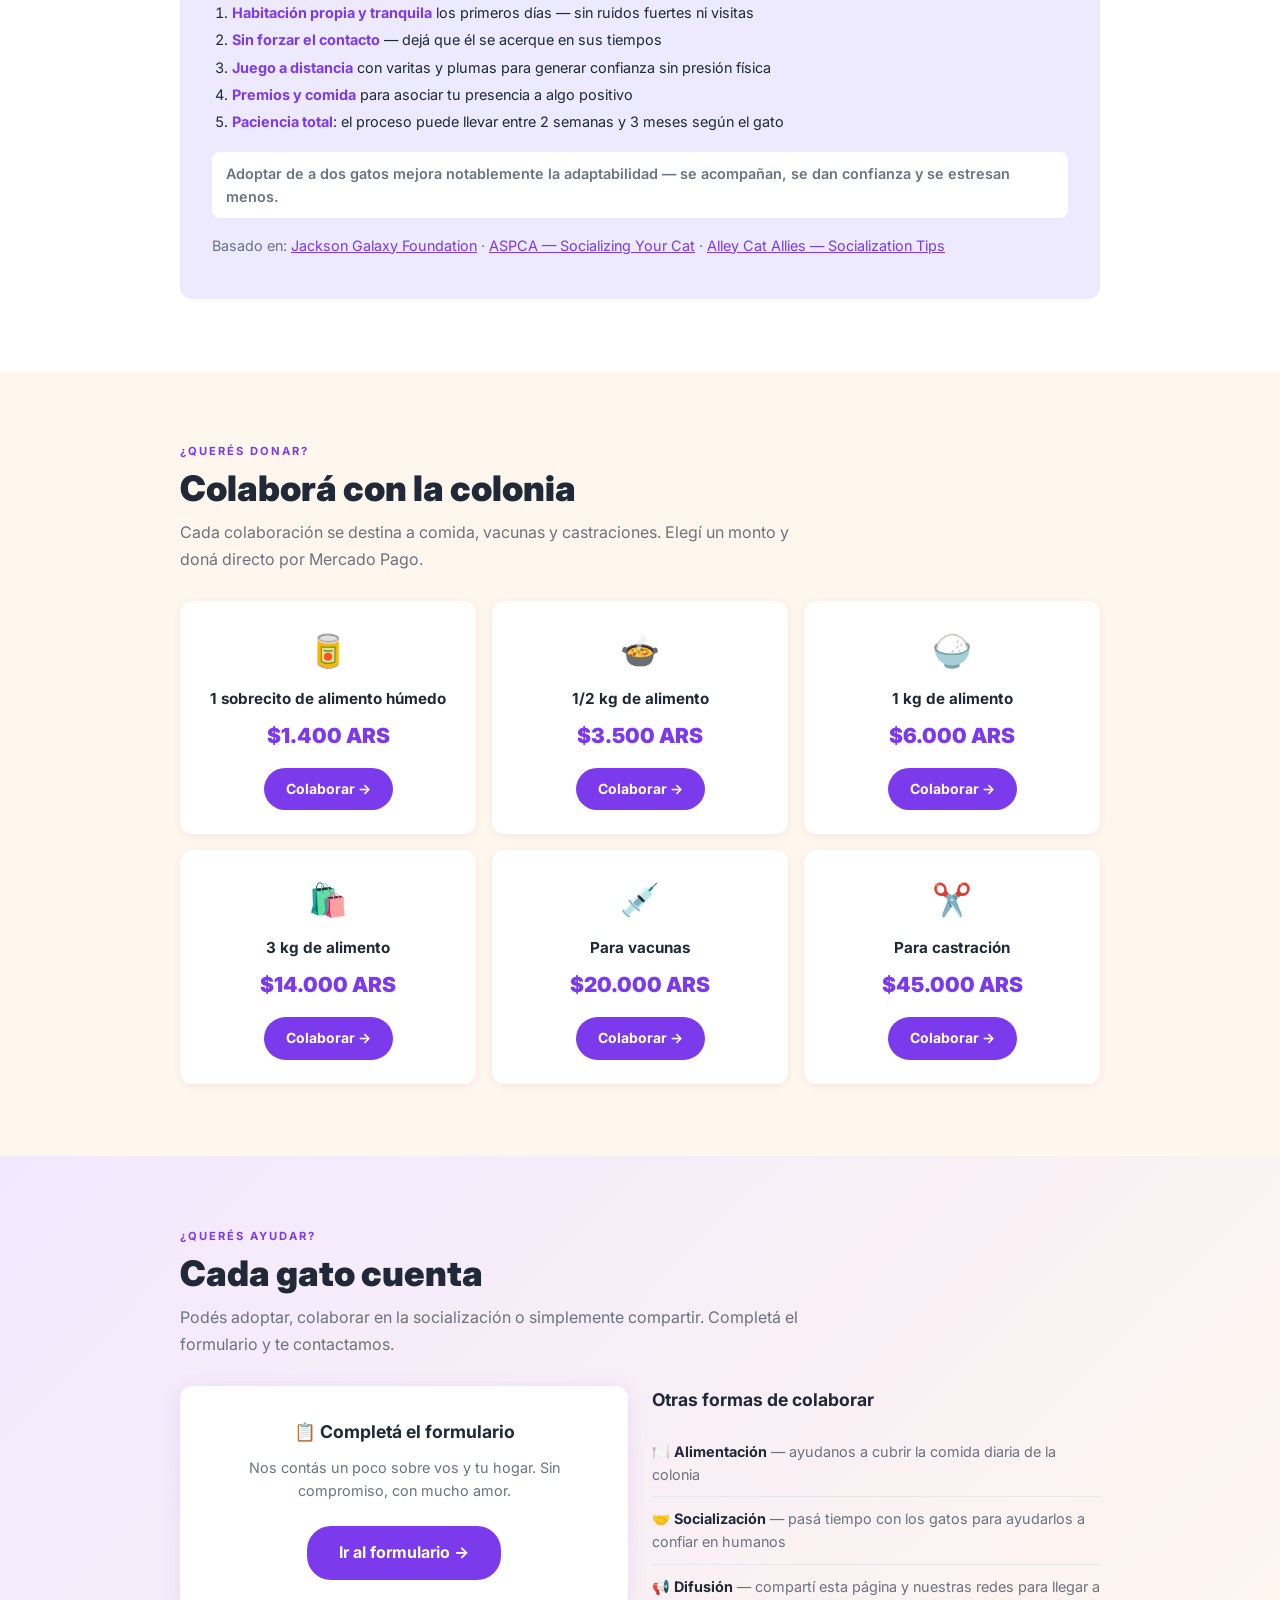
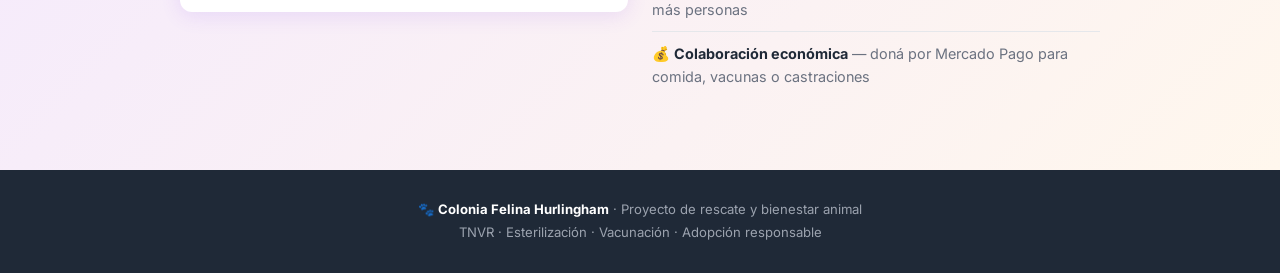
==== commit 1b4644d9: "feat: agregar botón Quiero colaborar y página de agradecimiento Botón "Quiero colaborar" en el hero " ====
--- a/index.html
+++ b/index.html
@@ -48,6 +48,7 @@
         <p class="tagline">Los rescatamos. Los cuidamos. Los amamos.<br>Ahora necesitan un hogar.</p>
         <div class="hero-btns">
           <a href="#contacto" class="btn btn-primary">Quiero adoptar →</a>
+          <a href="#colaborar" class="btn btn-secondary">Quiero colaborar →</a>
           <a href="#tnvr" class="btn btn-secondary">Conocé el TNVR</a>
         </div>
 
--- a/css/styles.css
+++ b/css/styles.css
@@ -96,6 +96,7 @@
 }
 .hero-inner { display: flex; flex-direction: column; align-items: center; }
 .hero-btns { display: flex; gap: 12px; justify-content: center; margin-bottom: 40px; flex-wrap: wrap; }
+.thanks-icon { font-size: 3rem; margin-bottom: 8px; }
 
 /* ===== KPIs ===== */
 .kpis {
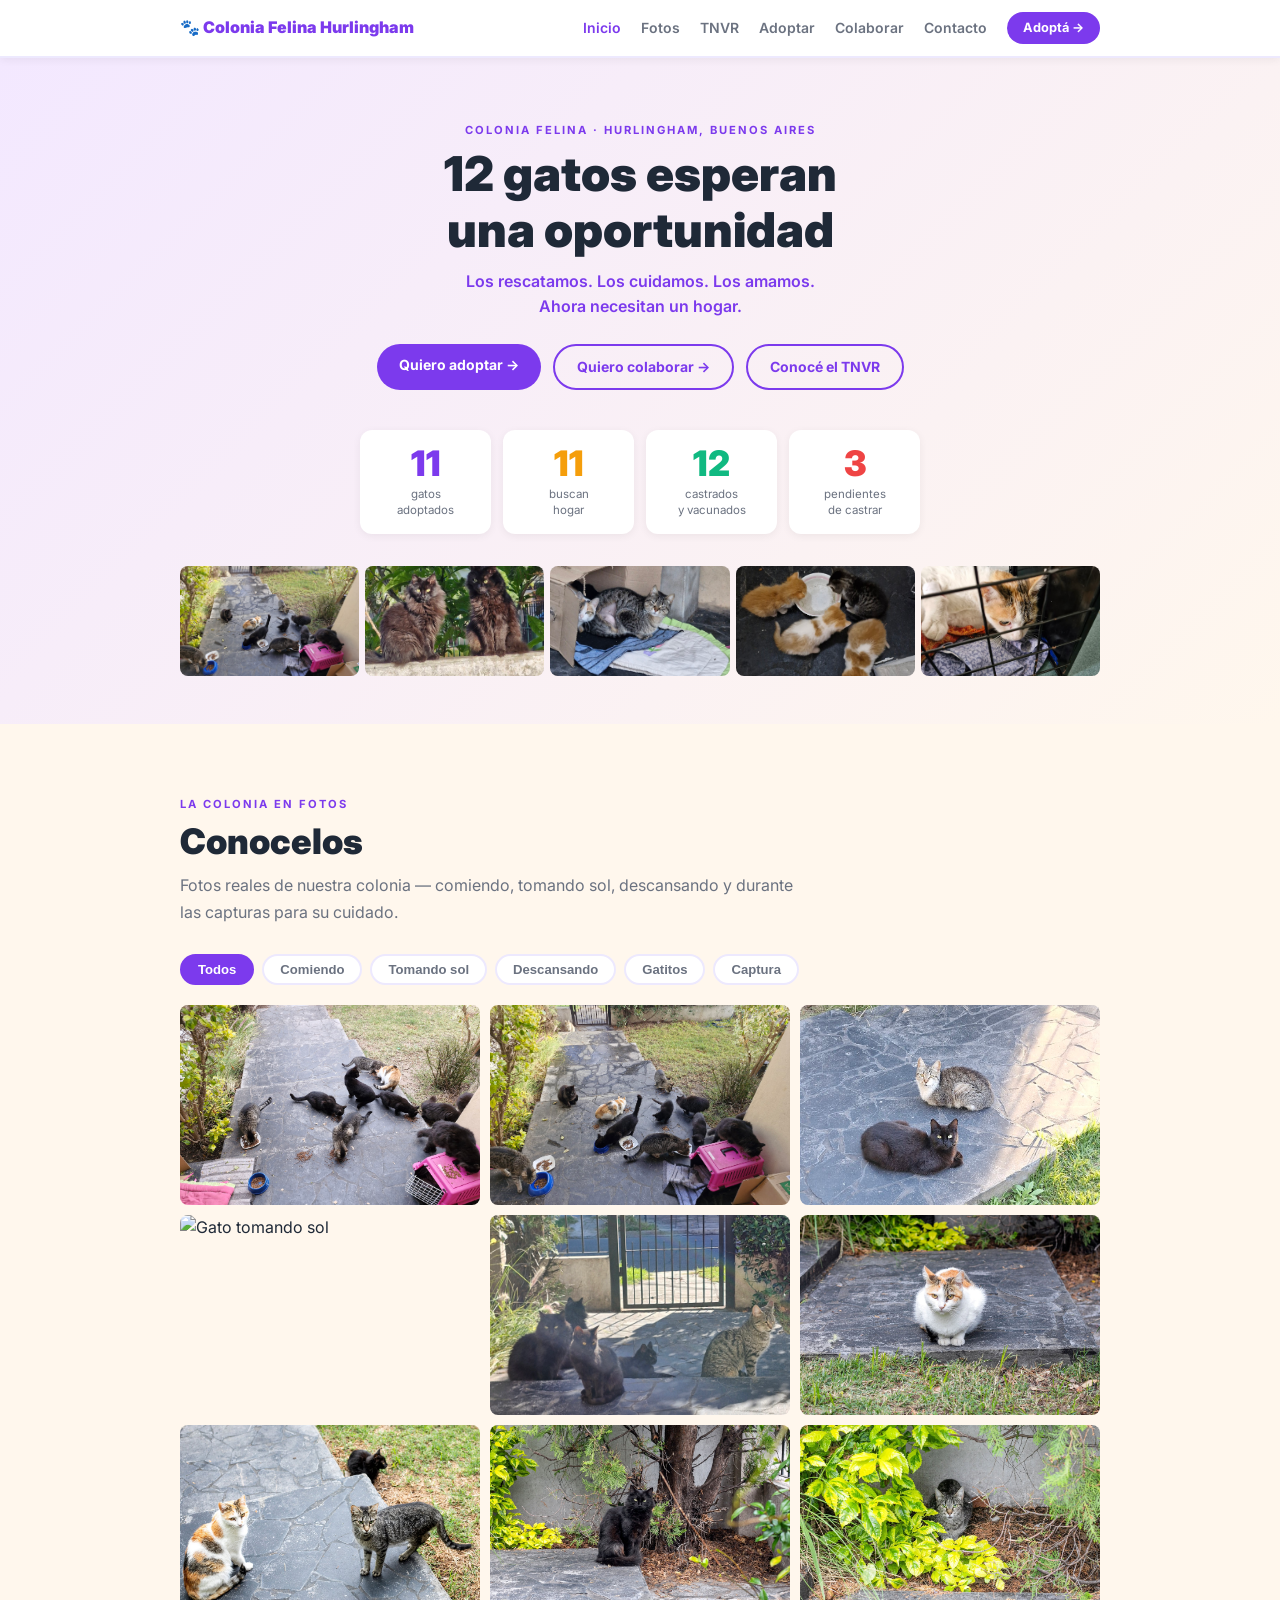
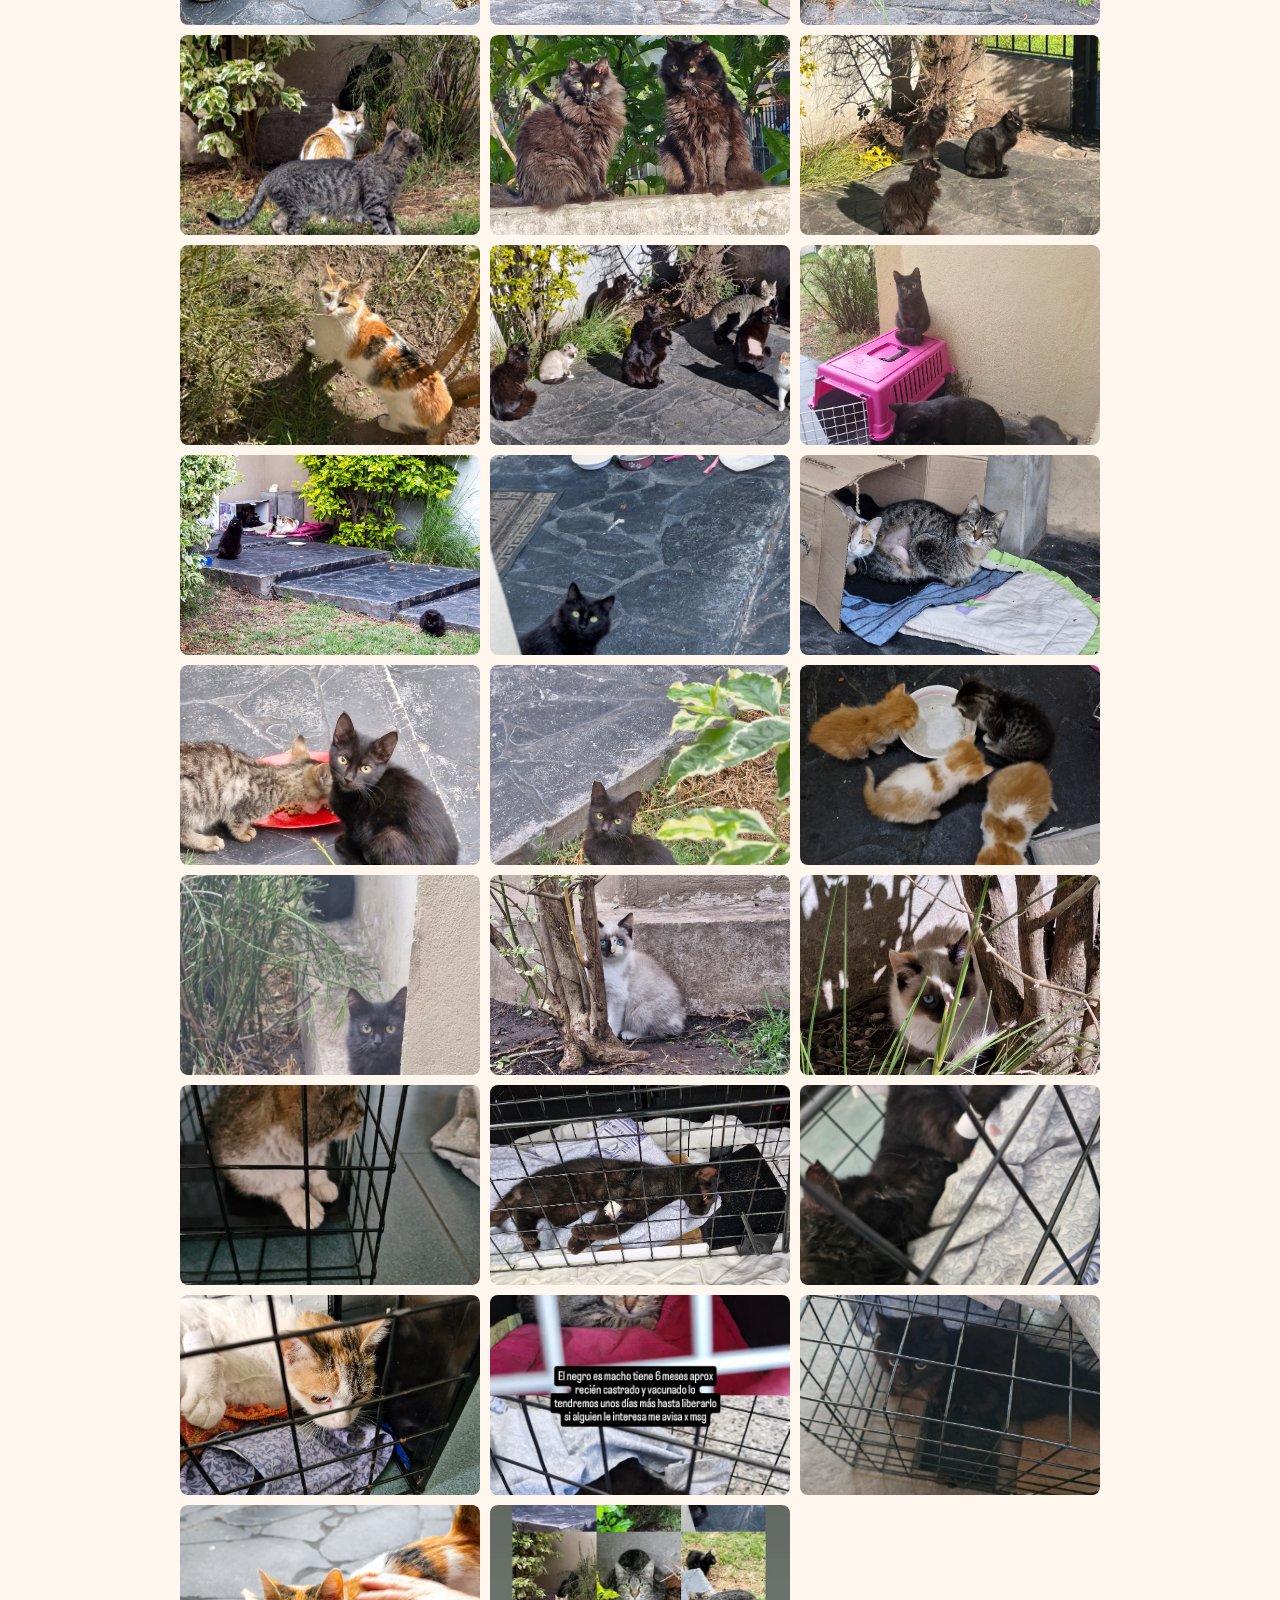
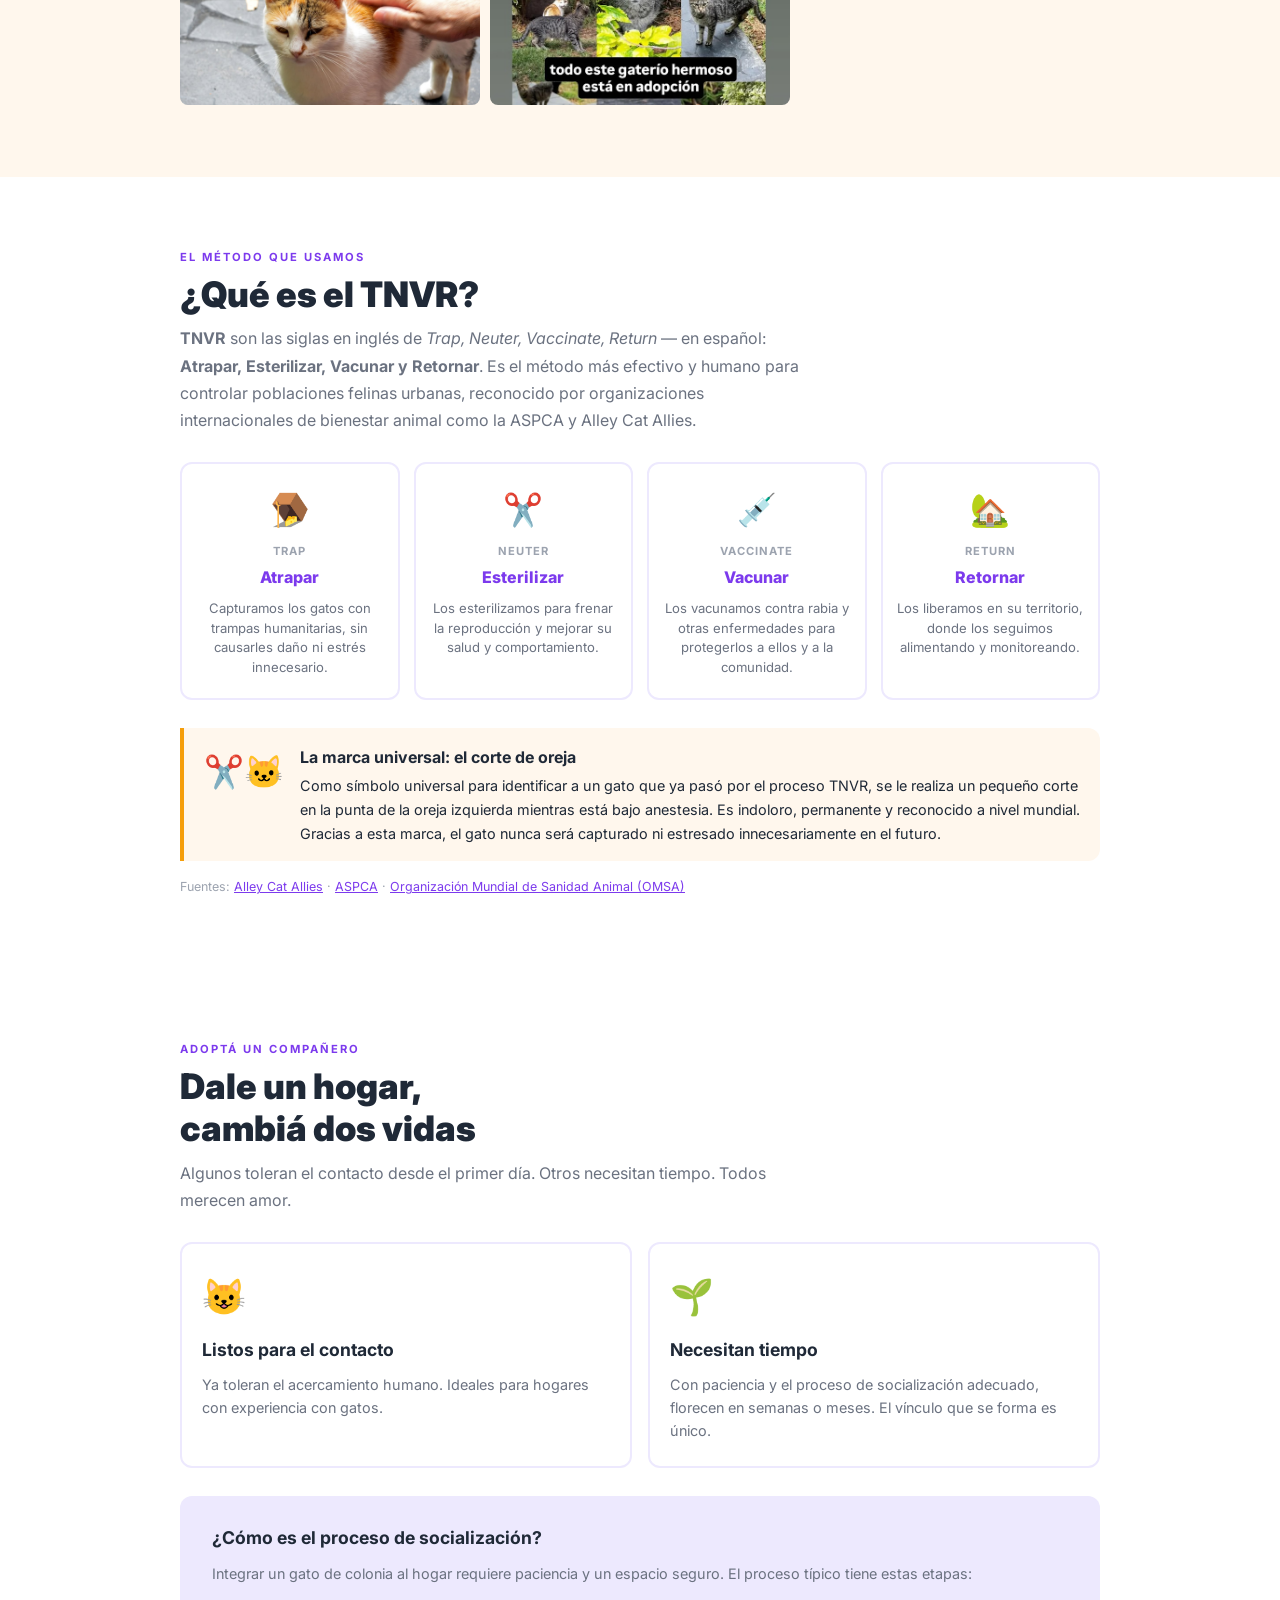
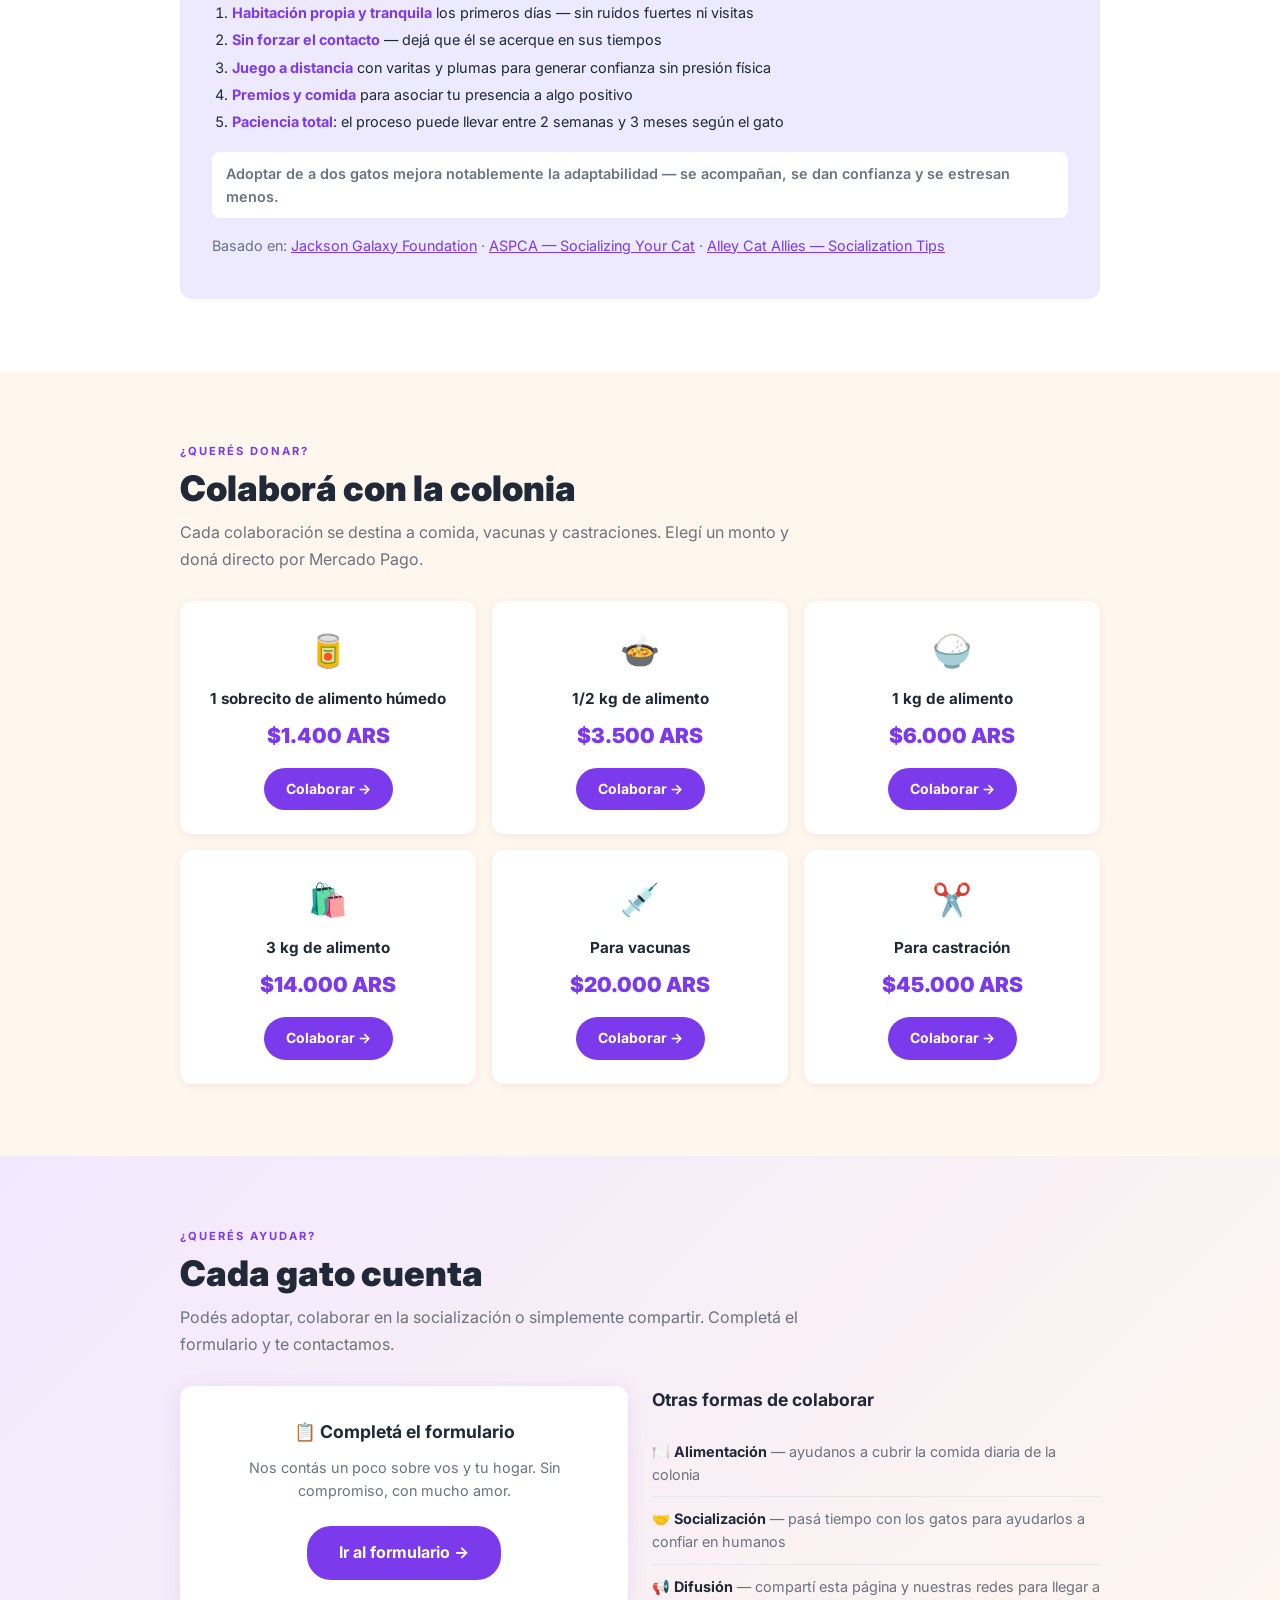
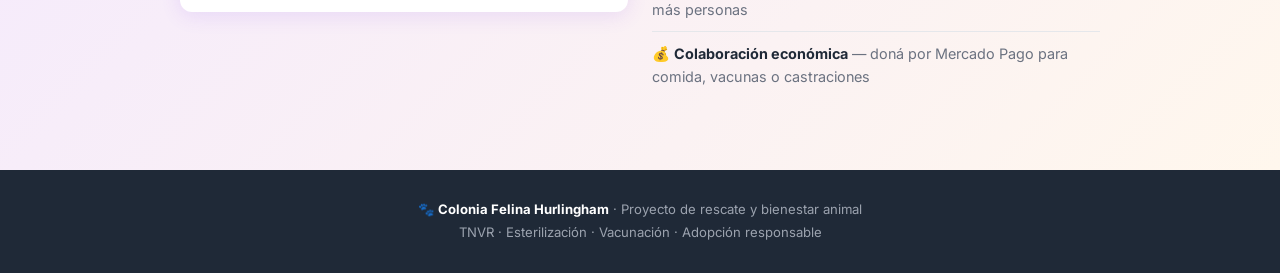
==== commit 148edfe7: "Fix KPI data-target values in index.html actualizado cantidad de gatos castrados y adoptados" ====
--- a/index.html
+++ b/index.html
@@ -55,11 +55,11 @@
         <!-- KPIs -->
         <div class="kpis">
           <div class="kpi">
-            <span class="kpi-num" data-target="10" style="color: var(--violet)">0</span>
+            <span class="kpi-num" data-target="11" style="color: var(--violet)">0</span>
             <span class="kpi-label">gatos<br>adoptados</span>
           </div>
           <div class="kpi">
-            <span class="kpi-num" data-target="12" style="color: var(--amber)">0</span>
+            <span class="kpi-num" data-target="11" style="color: var(--amber)">0</span>
             <span class="kpi-label">buscan<br>hogar</span>
           </div>
           <div class="kpi">
